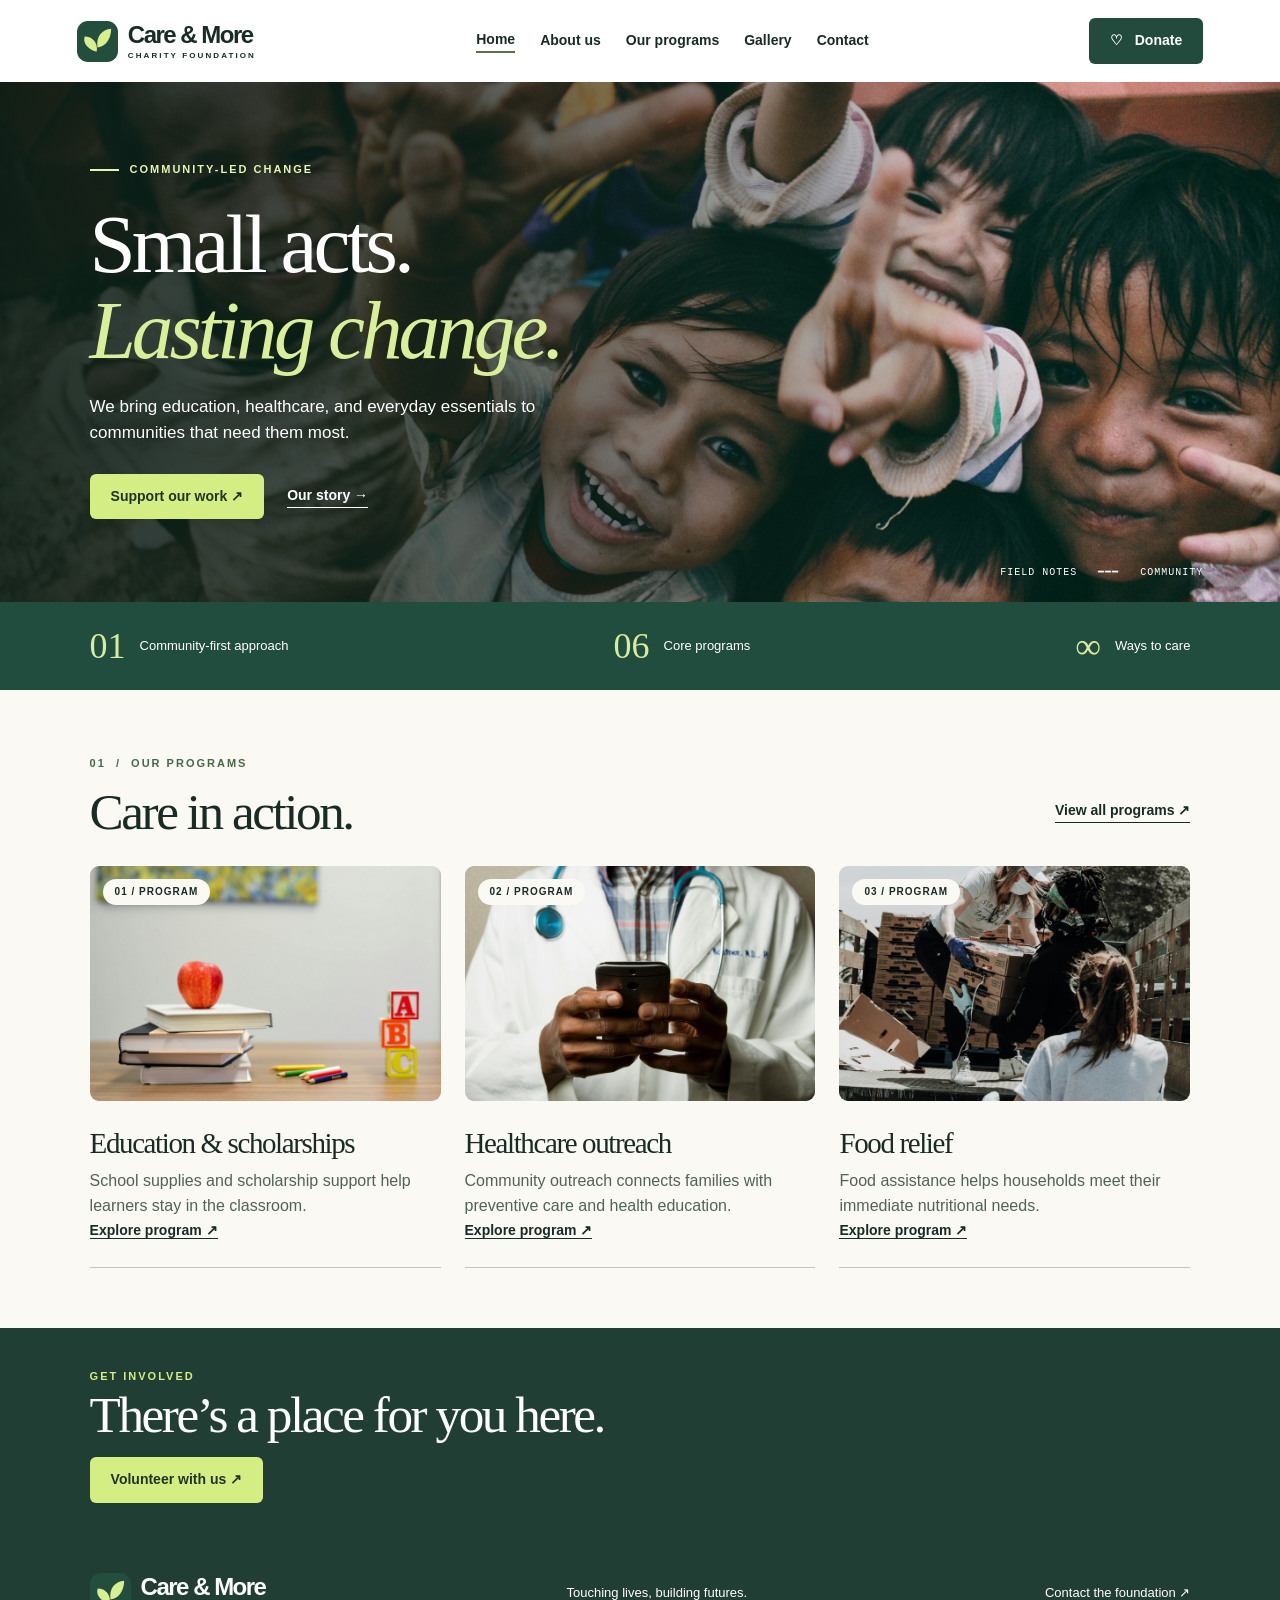
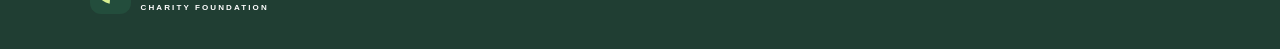
==== index.html @ abaeac08 "Add files via upload" ====
<!doctype html><html lang="en"><head><meta charset="utf-8"><meta name="viewport" content="width=device-width,initial-scale=1"><title>Home | Care &amp; More Charity Foundation</title><link rel="stylesheet" href="style.css"><script defer src="main.js"></script></head><body><a class="skip" href="#main">Skip to content</a><header><a class="brand" href="index.html"><svg class="mark" viewBox="0 0 48 48" aria-hidden="true"><rect width="48" height="48" rx="13" fill="#234d3c"/><g fill="#d7ee91"><path d="M23 36C10 32 7 24 9 18c9 0 16 7 14 18Z"/><path d="M24 31c-2-13 5-21 16-22 0 11-6 21-16 22Z"/></g></svg><span>Care &amp; More<small>CHARITY FOUNDATION</small></span></a><button aria-expanded="false" aria-controls="navigation" class="menu">Menu</button><nav id="navigation"><a aria-current=page href="index.html">Home</a><a  href="about.html">About us</a><a  href="services.html">Our programs</a><a  href="gallery.html">Gallery</a><a  href="contact.html">Contact</a></nav><a class="btn dark" href="donate.html">♡ &nbsp; Donate</a></header><main id="main"><section class="hero"><span class="ey">Community-led change</span><h1>Small acts.<br><em>Lasting change.</em></h1><p>We bring education, healthcare, and everyday essentials to communities that need them most.</p><div class="actions"><a class="btn" href="donate.html">Support our work ↗</a><a class="textlink" href="about.html">Our story →</a></div><span class="caption">FIELD NOTES &nbsp; ━━━ &nbsp; COMMUNITY</span></section><section class="strip"><div><strong>01</strong><span>Community-first approach</span></div><div><strong>06</strong><span>Core programs</span></div><div><strong>∞</strong><span>Ways to care</span></div></section><section class="section"><span class="ey">01 &nbsp;/&nbsp; Our programs</span><div class="row"><h2>Care in action.</h2><a class="textlink" href="services.html">View all programs ↗</a></div><div class="grid"><article class="card"><div class="pic"><img src="img/school.jpg" alt="Classroom learning"><span class="tag">01 / PROGRAM</span></div><h3>Education & scholarships</h3><p>School supplies and scholarship support help learners stay in the classroom.</p><a class="textlink" href="services.html#p0">Explore program ↗</a></article><article class="card"><div class="pic"><img src="img/health.jpg" alt="A healthcare consultation"><span class="tag">02 / PROGRAM</span></div><h3>Healthcare outreach</h3><p>Community outreach connects families with preventive care and health education.</p><a class="textlink" href="services.html#p1">Explore program ↗</a></article><article class="card"><div class="pic"><img src="img/food.jpg" alt="Food assistance supplies"><span class="tag">03 / PROGRAM</span></div><h3>Food relief</h3><p>Food assistance helps households meet their immediate nutritional needs.</p><a class="textlink" href="services.html#p2">Explore program ↗</a></article></div></section><section class="band"><span class="ey" style="color:#d5ee83">Get involved</span><h2>There’s a place for you here.</h2><a class="btn" href="contact.html?topic=Volunteering">Volunteer with us ↗</a></section></main><footer><a class="brand" href="index.html"><svg class="mark" viewBox="0 0 48 48" aria-hidden="true"><rect width="48" height="48" rx="13" fill="#234d3c"/><g fill="#d7ee91"><path d="M23 36C10 32 7 24 9 18c9 0 16 7 14 18Z"/><path d="M24 31c-2-13 5-21 16-22 0 11-6 21-16 22Z"/></g></svg><span>Care &amp; More<small>CHARITY FOUNDATION</small></span></a><span>Touching lives, building futures.</span><a href="contact.html">Contact the foundation ↗</a></footer></body></html>
---- style.css ----
*{box-sizing:border-box}body{margin:0;color:#182b25;background:#faf9f3;font:16px/1.55 Arial,Helvetica,sans-serif}a{color:inherit;text-decoration:none}a:hover{text-decoration:underline;text-underline-offset:4px}header,footer,.row,.brand,nav,.actions,.strip,.caption{display:flex;align-items:center}header{height:82px;justify-content:space-between;background:white;padding:0 6%;gap:20px}.brand{gap:10px;line-height:1;font-size:24px;font-weight:800;letter-spacing:-1.5px}.brand small{display:block;font-size:8px;letter-spacing:2.1px;margin-top:5px}.mark{width:41px;height:41px}nav{gap:25px;font-size:14px;font-weight:600}nav a[aria-current]{border-bottom:2px solid #577446}.btn,button{display:inline-flex;align-items:center;justify-content:center;gap:14px;border:0;background:#d5ee83;color:#203326;border-radius:6px;padding:13px 21px;font:700 14px/1.4 Arial;cursor:pointer}.dark{background:#234b3d;color:white}.hero{position:relative;isolation:isolate;background:#24372c;color:white;padding:74px 7% 80px;min-height:520px}.hero:before{content:'';position:absolute;inset:0;background:linear-gradient(90deg,rgba(11,29,21,.9),rgba(12,27,21,.64) 40%,rgba(9,20,16,.06) 82%),url(img/hero.jpg) center 43%/cover;z-index:-1}.ey{font-size:11px;letter-spacing:2px;text-transform:uppercase;font-weight:800;color:#476948}.hero .ey{color:#e4f5b4}.hero .ey:before,.intro .ey:before{content:'';display:inline-block;width:29px;height:2px;background:currentColor;vertical-align:middle;margin-right:11px}h1,h2,h3,p{margin:0}h1,h2,h3{line-height:1.04;letter-spacing:-.048em}h1,h2{font-family:Georgia,serif;font-weight:400}h1{font-size:clamp(50px,6.5vw,96px);margin:20px 0}em{color:#daef9a}.hero p,.intro p{max-width:490px;font-size:17px}.actions{gap:23px;margin-top:27px}.textlink{font-size:14px;font-weight:700;border-bottom:1px solid currentColor}.caption{position:absolute;bottom:24px;right:6%;gap:10px;font:10px monospace;letter-spacing:1px}.strip{background:#204d3e;color:white;justify-content:space-between;padding:23px 7%;gap:20px}.strip>div{display:flex;align-items:center;gap:14px}.strip strong{font:36px Georgia;color:#d8eb9e}.strip span{font-size:13px}.section,.intro{padding:60px 7%}.intro{background:#e8eddb}.intro h1{font-size:clamp(42px,5vw,72px)}.row{justify-content:space-between;gap:20px;margin:10px 0 28px}h2{font-size:clamp(36px,4vw,57px)}.grid{display:grid;grid-template-columns:repeat(3,1fr);gap:24px}.card{border-bottom:1px solid #bfc9b7;padding:0 0 24px}.pic{position:relative;margin-bottom:18px}.pic img,.feature{width:100%;height:235px;object-fit:cover;border-radius:9px}.tag{position:absolute;top:13px;left:13px;background:#faf9f3;border-radius:20px;padding:5px 12px;font-size:10px;font-weight:bold;letter-spacing:1px}.card h3{font:normal 29px Georgia;margin:9px 0}.card p{color:#516259}.split{display:grid;grid-template-columns:1fr 1fr;gap:45px}.feature{height:100%;min-height:270px}.form{display:grid;gap:15px;max-width:640px}label{font-weight:700;font-size:14px}input,select,textarea{display:block;width:100%;padding:12px;border:1px solid #a6b5aa;background:white;border-radius:5px;font:inherit;margin-top:4px}.band,footer{padding:35px 7%;background:#203e33;color:white}footer{justify-content:space-between;gap:20px;flex-wrap:wrap;font-size:13px}.menu{display:none}details{border-bottom:1px solid #bdcbbd;padding:18px 0}summary{cursor:pointer;font-weight:bold}.skip{position:absolute;left:-200px}.skip:focus{left:0;z-index:10;background:white}.band h2{margin-bottom:16px}@media(max-width:850px){header{padding:0 5%;height:70px}.menu{display:block;margin-left:auto}nav{display:none;position:absolute;top:70px;left:0;right:0;z-index:5;background:white;padding:24px;flex-direction:column}nav.open{display:flex}.grid{grid-template-columns:1fr 1fr}.strip{flex-wrap:wrap}.hero{min-height:475px}.split{grid-template-columns:1fr}}@media(max-width:580px){.grid{grid-template-columns:1fr}.hero:before{background-position:60% center}.hero{padding:65px 6%}.hero p{font-size:16px}.strip{padding:15px 6%;gap:7px}.strip>div{display:block}.strip strong,.strip span{display:block}.strip strong{font-size:25px}.strip span{font-size:11px}.row{align-items:start;flex-direction:column}.section,.intro{padding:40px 6%}.brand{font-size:19px}.mark{width:34px}.menu,header .btn{padding:10px}.caption{font-size:8px}}
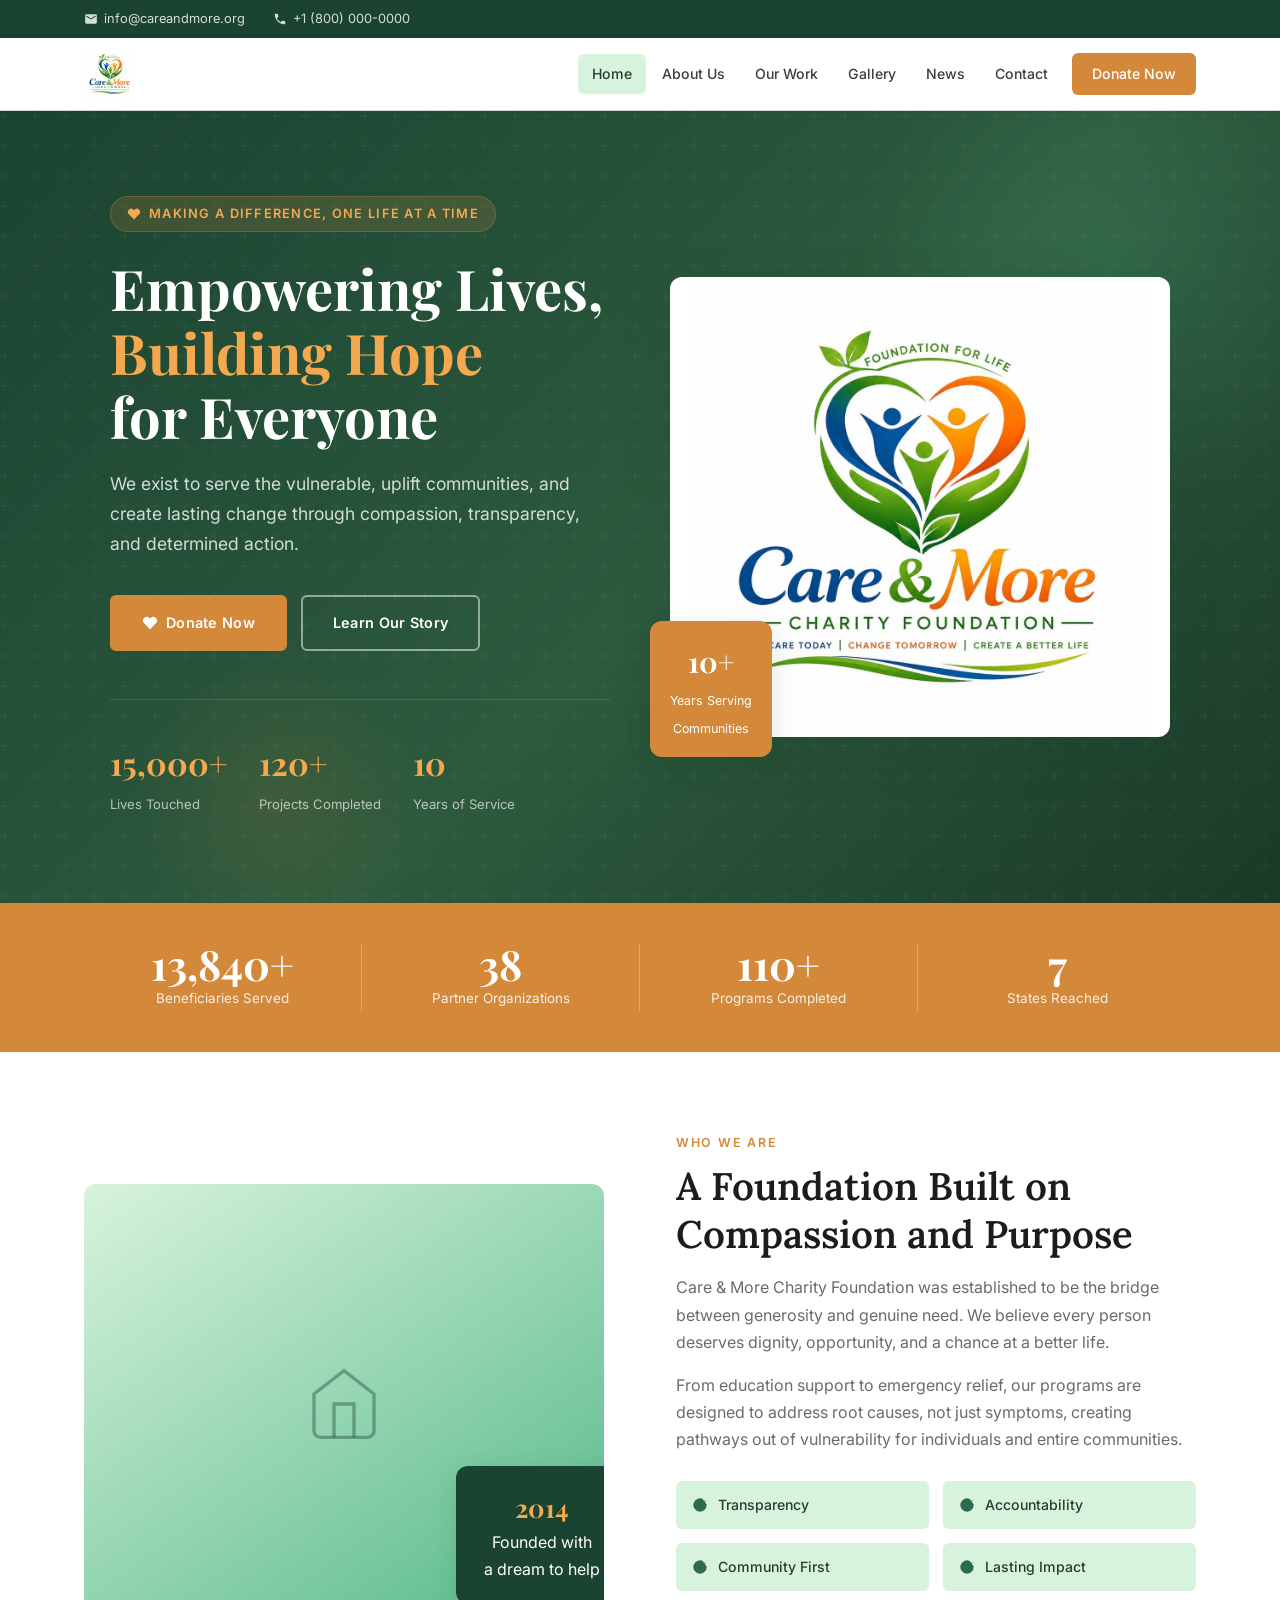
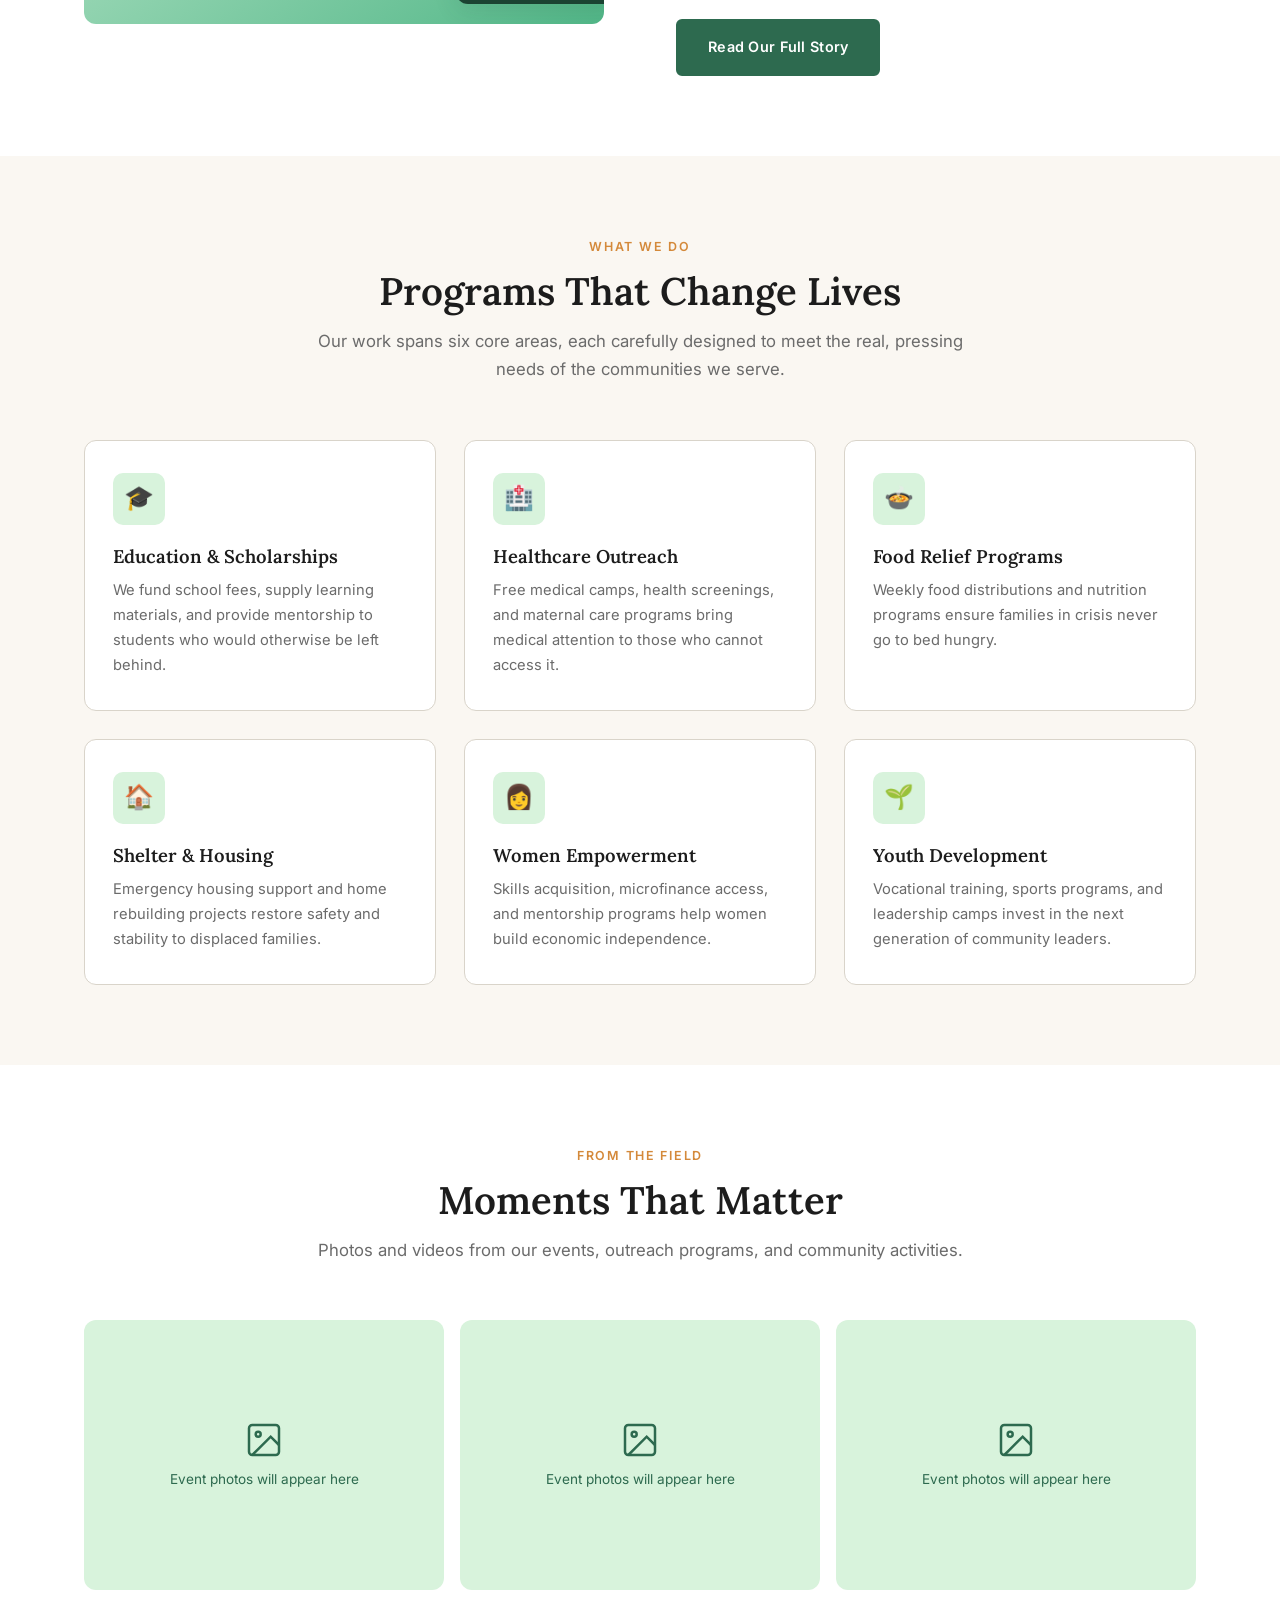
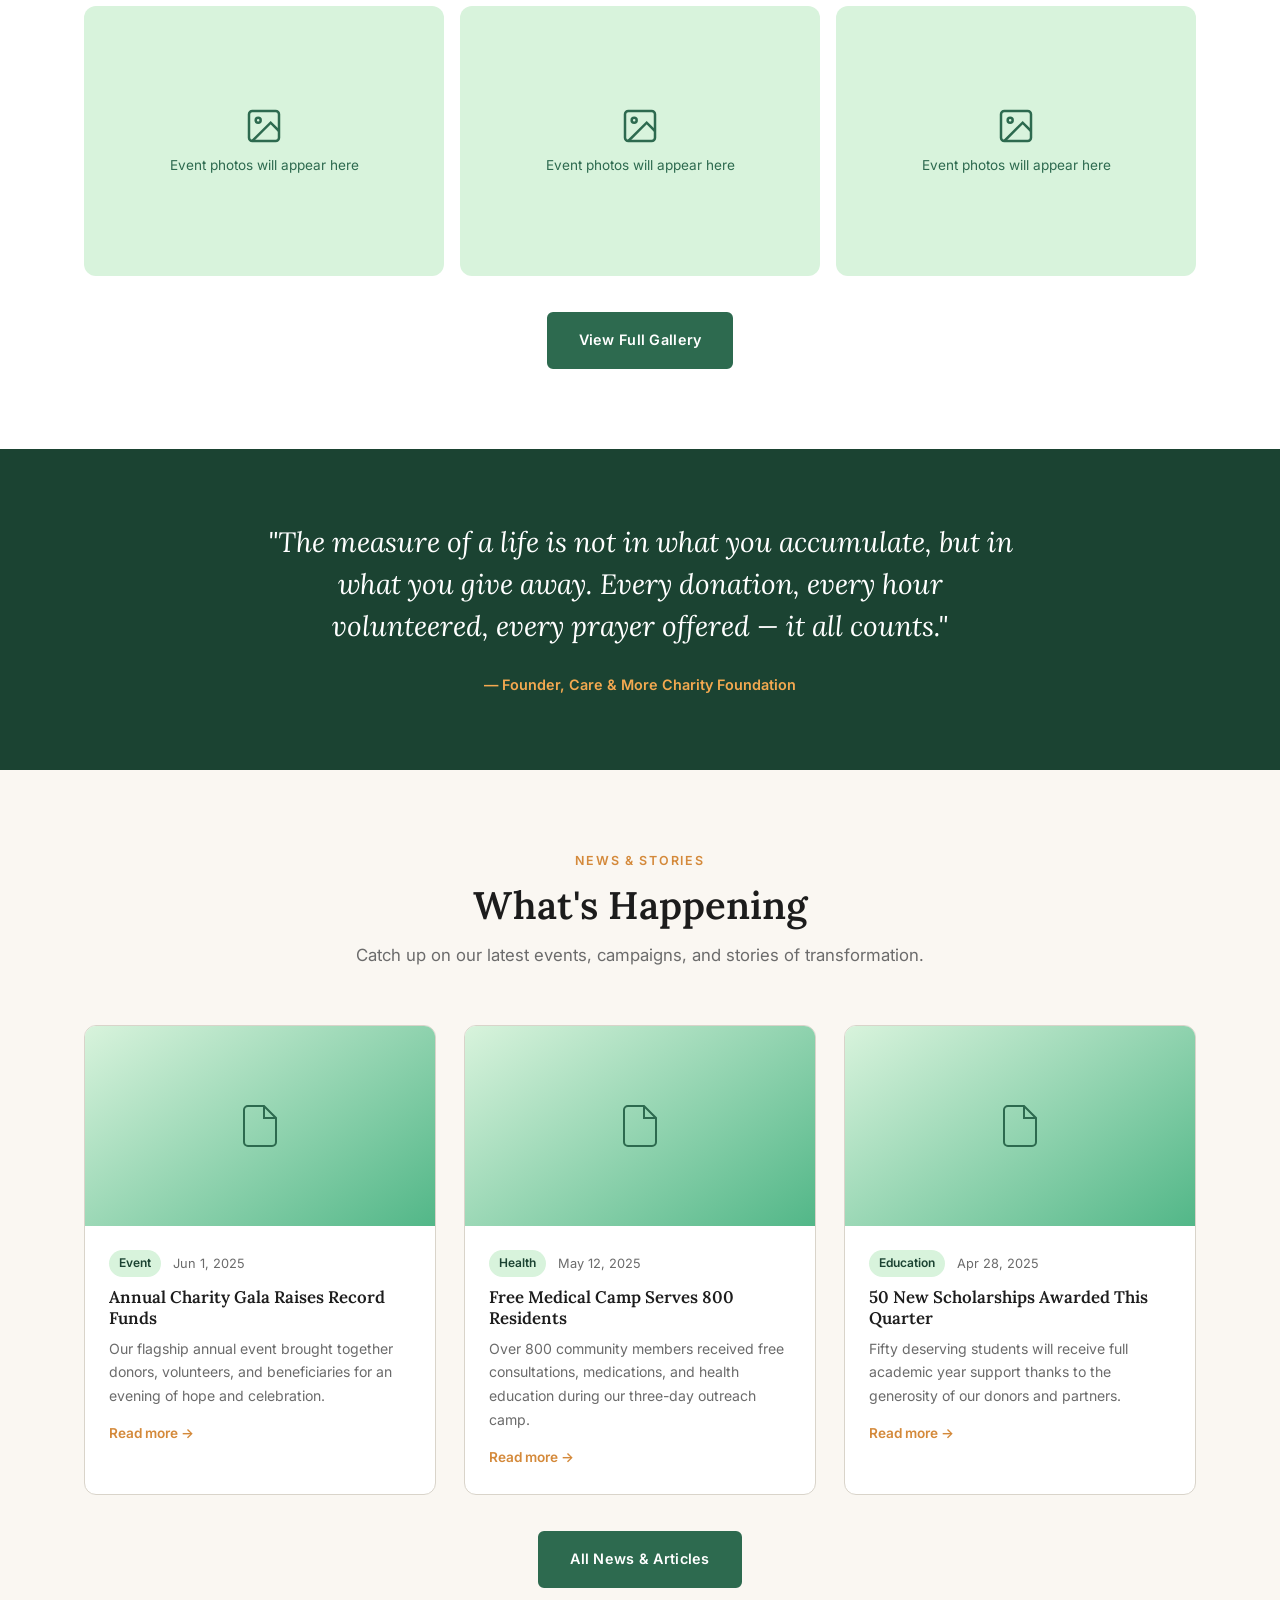
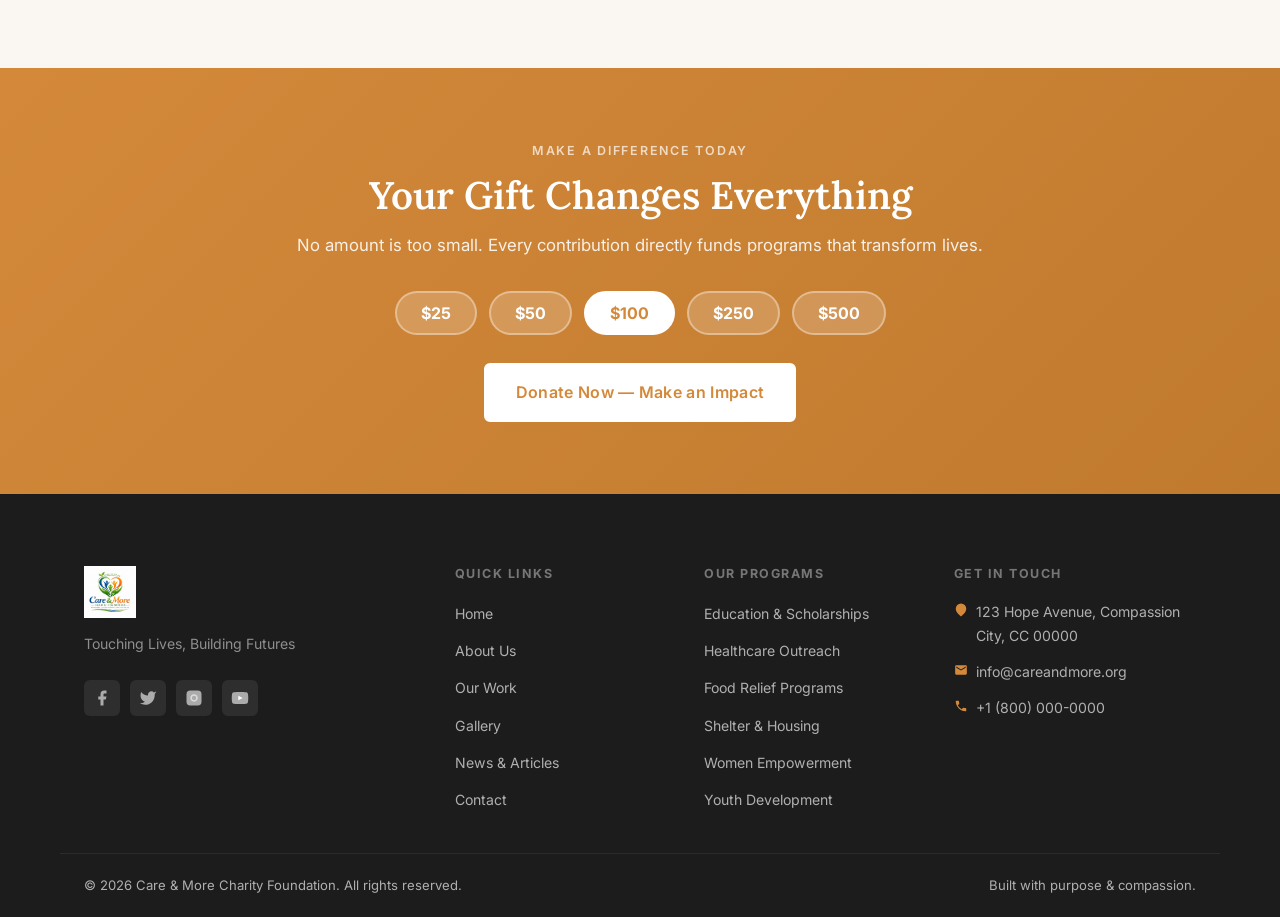
==== commit 4adae285: "Add files via upload" ====
--- a/index.html
+++ b/index.html
@@ -1 +1,406 @@
-<!doctype html><html lang="en"><head><meta charset="utf-8"><meta name="viewport" content="width=device-width,initial-scale=1"><title>Home | Care &amp; More Charity Foundation</title><link rel="stylesheet" href="style.css"><script defer src="main.js"></script></head><body><a class="skip" href="#main">Skip to content</a><header><a class="brand" href="index.html"><svg class="mark" viewBox="0 0 48 48" aria-hidden="true"><rect width="48" height="48" rx="13" fill="#234d3c"/><g fill="#d7ee91"><path d="M23 36C10 32 7 24 9 18c9 0 16 7 14 18Z"/><path d="M24 31c-2-13 5-21 16-22 0 11-6 21-16 22Z"/></g></svg><span>Care &amp; More<small>CHARITY FOUNDATION</small></span></a><button aria-expanded="false" aria-controls="navigation" class="menu">Menu</button><nav id="navigation"><a aria-current=page href="index.html">Home</a><a  href="about.html">About us</a><a  href="services.html">Our programs</a><a  href="gallery.html">Gallery</a><a  href="contact.html">Contact</a></nav><a class="btn dark" href="donate.html">♡ &nbsp; Donate</a></header><main id="main"><section class="hero"><span class="ey">Community-led change</span><h1>Small acts.<br><em>Lasting change.</em></h1><p>We bring education, healthcare, and everyday essentials to communities that need them most.</p><div class="actions"><a class="btn" href="donate.html">Support our work ↗</a><a class="textlink" href="about.html">Our story →</a></div><span class="caption">FIELD NOTES &nbsp; ━━━ &nbsp; COMMUNITY</span></section><section class="strip"><div><strong>01</strong><span>Community-first approach</span></div><div><strong>06</strong><span>Core programs</span></div><div><strong>∞</strong><span>Ways to care</span></div></section><section class="section"><span class="ey">01 &nbsp;/&nbsp; Our programs</span><div class="row"><h2>Care in action.</h2><a class="textlink" href="services.html">View all programs ↗</a></div><div class="grid"><article class="card"><div class="pic"><img src="img/school.jpg" alt="Classroom learning"><span class="tag">01 / PROGRAM</span></div><h3>Education & scholarships</h3><p>School supplies and scholarship support help learners stay in the classroom.</p><a class="textlink" href="services.html#p0">Explore program ↗</a></article><article class="card"><div class="pic"><img src="img/health.jpg" alt="A healthcare consultation"><span class="tag">02 / PROGRAM</span></div><h3>Healthcare outreach</h3><p>Community outreach connects families with preventive care and health education.</p><a class="textlink" href="services.html#p1">Explore program ↗</a></article><article class="card"><div class="pic"><img src="img/food.jpg" alt="Food assistance supplies"><span class="tag">03 / PROGRAM</span></div><h3>Food relief</h3><p>Food assistance helps households meet their immediate nutritional needs.</p><a class="textlink" href="services.html#p2">Explore program ↗</a></article></div></section><section class="band"><span class="ey" style="color:#d5ee83">Get involved</span><h2>There’s a place for you here.</h2><a class="btn" href="contact.html?topic=Volunteering">Volunteer with us ↗</a></section></main><footer><a class="brand" href="index.html"><svg class="mark" viewBox="0 0 48 48" aria-hidden="true"><rect width="48" height="48" rx="13" fill="#234d3c"/><g fill="#d7ee91"><path d="M23 36C10 32 7 24 9 18c9 0 16 7 14 18Z"/><path d="M24 31c-2-13 5-21 16-22 0 11-6 21-16 22Z"/></g></svg><span>Care &amp; More<small>CHARITY FOUNDATION</small></span></a><span>Touching lives, building futures.</span><a href="contact.html">Contact the foundation ↗</a></footer></body></html>+<!DOCTYPE html>
+<html lang="en">
+<head>
+    <meta charset="UTF-8">
+    <meta name="viewport" content="width=device-width, initial-scale=1.0">
+    <title>Home — Care & More Charity Foundation</title>
+    <meta name="description" content="Care &amp; More Charity Foundation — Touching Lives, Building Futures">
+    <link rel="preconnect" href="https://fonts.googleapis.com">
+    <link href="https://fonts.googleapis.com/css2?family=Lora:ital,wght@0,400;0,600;1,400&family=Inter:wght@400;500;600&family=Playfair+Display:wght@700&display=swap" rel="stylesheet">
+    <link rel="stylesheet" href="assets/css/main.css">
+</head>
+<body class="page-index">
+
+<!-- Top bar -->
+<div class="topbar">
+    <div class="topbar-inner">
+        <span><svg width="14" height="14" fill="currentColor" viewBox="0 0 24 24"><path d="M20 4H4c-1.1 0-2 .9-2 2v12c0 1.1.9 2 2 2h16c1.1 0 2-.9 2-2V6c0-1.1-.9-2-2-2zm0 4l-8 5-8-5V6l8 5 8-5v2z"/></svg> info@careandmore.org</span>
+        <span><svg width="14" height="14" fill="currentColor" viewBox="0 0 24 24"><path d="M6.6 10.8c1.4 2.8 3.8 5.1 6.6 6.6l2.2-2.2c.3-.3.7-.4 1-.2 1.1.4 2.3.6 3.6.6.6 0 1 .4 1 1V20c0 .6-.4 1-1 1-9.4 0-17-7.6-17-17 0-.6.4-1 1-1h3.5c.6 0 1 .4 1 1 0 1.3.2 2.5.6 3.6.1.3 0 .7-.2 1L6.6 10.8z"/></svg> +1 (800) 000-0000</span>
+    </div>
+</div>
+
+<!-- Main nav -->
+<header class="site-header">
+    <div class="header-inner">
+        <a href="index.html" class="logo-link">
+            <img src="assets/images/logo.png" alt="Care & More Charity Foundation Logo" class="site-logo-img">        </a>
+        <button class="nav-toggle" aria-label="Open menu" onclick="document.body.classList.toggle('nav-open')">
+            <span></span><span></span><span></span>
+        </button>
+        <nav class="main-nav" role="navigation">
+            <a href="index.html"            class="active">Home</a>
+            <a href="about.html"      class="">About Us</a>
+            <a href="services.html"   class="">Our Work</a>
+            <a href="gallery.html"    class="">Gallery</a>
+            <a href="news.html"       class="">News</a>
+            <a href="contact.html"    class="">Contact</a>
+            <a href="donate.html"     class="nav-donate">Donate Now</a>
+        </nav>
+    </div>
+</header>
+
+<!-- HERO -->
+<section class="hero">
+    <div class="hero-blob"></div>
+    <div class="hero-blob-2"></div>
+    <div class="hero-inner">
+        <div class="hero-content">
+            <span class="eyebrow">
+                <svg width="14" height="14" fill="currentColor" viewBox="0 0 24 24"><path d="M20.84 4.61a5.5 5.5 0 0 0-7.78 0L12 5.67l-1.06-1.06a5.5 5.5 0 0 0-7.78 7.78l1.06 1.06L12 21.23l7.78-7.78 1.06-1.06a5.5 5.5 0 0 0 0-7.78z"/></svg>
+                Making a difference, one life at a time
+            </span>
+            <h1 class="display-headline">
+                Empowering Lives,<br><em>Building Hope</em><br>for Everyone
+            </h1>
+            <p>We exist to serve the vulnerable, uplift communities, and create lasting change through compassion, transparency, and determined action.</p>
+            <div class="hero-actions">
+                <a href="donate.html" class="btn btn-primary">
+                    <svg width="16" height="16" fill="currentColor" viewBox="0 0 24 24"><path d="M20.84 4.61a5.5 5.5 0 0 0-7.78 0L12 5.67l-1.06-1.06a5.5 5.5 0 0 0-7.78 7.78l1.06 1.06L12 21.23l7.78-7.78 1.06-1.06a5.5 5.5 0 0 0 0-7.78z"/></svg>
+                    Donate Now
+                </a>
+                <a href="about.html" class="btn btn-outline">Learn Our Story</a>
+            </div>
+            <div class="hero-stats">
+                <div>
+                    <span class="hero-stat-num" data-count="15000" data-suffix="+">0</span>
+                    <span class="hero-stat-label">Lives Touched</span>
+                </div>
+                <div>
+                    <span class="hero-stat-num" data-count="120" data-suffix="+">0</span>
+                    <span class="hero-stat-label">Projects Completed</span>
+                </div>
+                <div>
+                    <span class="hero-stat-num" data-count="10" data-suffix="">0</span>
+                    <span class="hero-stat-label">Years of Service</span>
+                </div>
+            </div>
+        </div>
+        <div class="hero-visual">
+            <div class="hero-img-wrap">
+                <div class="hero-img-placeholder" style="background:white"><img src="assets/images/logo.png" alt="Care &amp; More Charity Foundation — Foundation for Life" style="width:100%;height:100%;object-fit:contain"></div>
+            </div>
+            <div class="hero-badge">
+                <strong>10+</strong>
+                <span>Years Serving<br>Communities</span>
+            </div>
+        </div>
+    </div>
+</section>
+
+<!-- IMPACT STRIP -->
+<div class="impact-strip">
+    <div class="impact-strip-inner">
+        <div class="impact-item">
+            <span class="impact-num" data-count="15000" data-suffix="+">0</span>
+            <span class="impact-label">Beneficiaries Served</span>
+        </div>
+        <div class="impact-item">
+            <span class="impact-num" data-count="42" data-suffix="">0</span>
+            <span class="impact-label">Partner Organizations</span>
+        </div>
+        <div class="impact-item">
+            <span class="impact-num" data-count="120" data-suffix="+">0</span>
+            <span class="impact-label">Programs Completed</span>
+        </div>
+        <div class="impact-item">
+            <span class="impact-num" data-count="8" data-suffix="">0</span>
+            <span class="impact-label">States Reached</span>
+        </div>
+    </div>
+</div>
+
+<!-- ABOUT SNIPPET -->
+<section class="section">
+    <div class="container">
+        <div class="about-grid">
+            <div class="about-img-wrap">
+                <div class="about-img-placeholder">
+                    <svg width="80" height="80" fill="none" stroke="currentColor" stroke-width="1" viewBox="0 0 24 24"><path d="M3 9l9-7 9 7v11a2 2 0 0 1-2 2H5a2 2 0 0 1-2-2z"/><polyline points="9 22 9 12 15 12 15 22"/></svg>
+                </div>
+                <div class="about-accent">
+                    <strong>2014</strong>
+                    <span>Founded with<br>a dream to help</span>
+                </div>
+            </div>
+            <div class="about-content">
+                <span class="section-eyebrow">Who We Are</span>
+                <h2>A Foundation Built on Compassion and Purpose</h2>
+                <p>Care &amp; More Charity Foundation was established to be the bridge between generosity and genuine need. We believe every person deserves dignity, opportunity, and a chance at a better life.</p>
+                <p>From education support to emergency relief, our programs are designed to address root causes, not just symptoms, creating pathways out of vulnerability for individuals and entire communities.</p>
+                <div class="about-values">
+                    <div class="value-pill">
+                        <svg width="16" height="16" fill="currentColor" viewBox="0 0 24 24"><path d="M22 11.08V12a10 10 0 1 1-5.93-9.14"/><polyline points="22 4 12 14.01 9 11.01"/></svg>
+                        Transparency
+                    </div>
+                    <div class="value-pill">
+                        <svg width="16" height="16" fill="currentColor" viewBox="0 0 24 24"><path d="M22 11.08V12a10 10 0 1 1-5.93-9.14"/><polyline points="22 4 12 14.01 9 11.01"/></svg>
+                        Accountability
+                    </div>
+                    <div class="value-pill">
+                        <svg width="16" height="16" fill="currentColor" viewBox="0 0 24 24"><path d="M22 11.08V12a10 10 0 1 1-5.93-9.14"/><polyline points="22 4 12 14.01 9 11.01"/></svg>
+                        Community First
+                    </div>
+                    <div class="value-pill">
+                        <svg width="16" height="16" fill="currentColor" viewBox="0 0 24 24"><path d="M22 11.08V12a10 10 0 1 1-5.93-9.14"/><polyline points="22 4 12 14.01 9 11.01"/></svg>
+                        Lasting Impact
+                    </div>
+                </div>
+                <a href="about.html" class="btn btn-green">Read Our Full Story</a>
+            </div>
+        </div>
+    </div>
+</section>
+
+<!-- OUR PROGRAMS -->
+<section class="section section-alt">
+    <div class="container">
+        <div class="section-header">
+            <span class="section-eyebrow">What We Do</span>
+            <h2>Programs That Change Lives</h2>
+            <p>Our work spans six core areas, each carefully designed to meet the real, pressing needs of the communities we serve.</p>
+        </div>
+        <div class="services-grid">
+                        <div class="service-card">
+                <div class="service-icon" style="font-size:1.5rem">🎓</div>
+                <h3>Education & Scholarships</h3>
+                <p>We fund school fees, supply learning materials, and provide mentorship to students who would otherwise be left behind.</p>
+            </div>
+                        <div class="service-card">
+                <div class="service-icon" style="font-size:1.5rem">🏥</div>
+                <h3>Healthcare Outreach</h3>
+                <p>Free medical camps, health screenings, and maternal care programs bring medical attention to those who cannot access it.</p>
+            </div>
+                        <div class="service-card">
+                <div class="service-icon" style="font-size:1.5rem">🍲</div>
+                <h3>Food Relief Programs</h3>
+                <p>Weekly food distributions and nutrition programs ensure families in crisis never go to bed hungry.</p>
+            </div>
+                        <div class="service-card">
+                <div class="service-icon" style="font-size:1.5rem">🏠</div>
+                <h3>Shelter & Housing</h3>
+                <p>Emergency housing support and home rebuilding projects restore safety and stability to displaced families.</p>
+            </div>
+                        <div class="service-card">
+                <div class="service-icon" style="font-size:1.5rem">👩</div>
+                <h3>Women Empowerment</h3>
+                <p>Skills acquisition, microfinance access, and mentorship programs help women build economic independence.</p>
+            </div>
+                        <div class="service-card">
+                <div class="service-icon" style="font-size:1.5rem">🌱</div>
+                <h3>Youth Development</h3>
+                <p>Vocational training, sports programs, and leadership camps invest in the next generation of community leaders.</p>
+            </div>
+                    </div>
+    </div>
+</section>
+
+<!-- FEATURED MEDIA / GALLERY PREVIEW -->
+<section class="section">
+    <div class="container">
+        <div class="section-header">
+            <span class="section-eyebrow">From the Field</span>
+            <h2>Moments That Matter</h2>
+            <p>Photos and videos from our events, outreach programs, and community activities.</p>
+        </div>
+        <div class="gallery-grid">
+                                            <div class="gallery-item">
+                    <div class="gallery-placeholder">
+                        <svg width="40" height="40" fill="none" stroke="currentColor" stroke-width="1.5" viewBox="0 0 24 24"><rect x="3" y="3" width="18" height="18" rx="2"/><circle cx="8.5" cy="8.5" r="1.5"/><polyline points="21 15 16 10 5 21"/></svg>
+                        <span>Event photos will appear here</span>
+                    </div>
+                </div>
+                                <div class="gallery-item">
+                    <div class="gallery-placeholder">
+                        <svg width="40" height="40" fill="none" stroke="currentColor" stroke-width="1.5" viewBox="0 0 24 24"><rect x="3" y="3" width="18" height="18" rx="2"/><circle cx="8.5" cy="8.5" r="1.5"/><polyline points="21 15 16 10 5 21"/></svg>
+                        <span>Event photos will appear here</span>
+                    </div>
+                </div>
+                                <div class="gallery-item">
+                    <div class="gallery-placeholder">
+                        <svg width="40" height="40" fill="none" stroke="currentColor" stroke-width="1.5" viewBox="0 0 24 24"><rect x="3" y="3" width="18" height="18" rx="2"/><circle cx="8.5" cy="8.5" r="1.5"/><polyline points="21 15 16 10 5 21"/></svg>
+                        <span>Event photos will appear here</span>
+                    </div>
+                </div>
+                                <div class="gallery-item">
+                    <div class="gallery-placeholder">
+                        <svg width="40" height="40" fill="none" stroke="currentColor" stroke-width="1.5" viewBox="0 0 24 24"><rect x="3" y="3" width="18" height="18" rx="2"/><circle cx="8.5" cy="8.5" r="1.5"/><polyline points="21 15 16 10 5 21"/></svg>
+                        <span>Event photos will appear here</span>
+                    </div>
+                </div>
+                                <div class="gallery-item">
+                    <div class="gallery-placeholder">
+                        <svg width="40" height="40" fill="none" stroke="currentColor" stroke-width="1.5" viewBox="0 0 24 24"><rect x="3" y="3" width="18" height="18" rx="2"/><circle cx="8.5" cy="8.5" r="1.5"/><polyline points="21 15 16 10 5 21"/></svg>
+                        <span>Event photos will appear here</span>
+                    </div>
+                </div>
+                                <div class="gallery-item">
+                    <div class="gallery-placeholder">
+                        <svg width="40" height="40" fill="none" stroke="currentColor" stroke-width="1.5" viewBox="0 0 24 24"><rect x="3" y="3" width="18" height="18" rx="2"/><circle cx="8.5" cy="8.5" r="1.5"/><polyline points="21 15 16 10 5 21"/></svg>
+                        <span>Event photos will appear here</span>
+                    </div>
+                </div>
+                                    </div>
+        <div style="text-align:center;margin-top:36px">
+            <a href="gallery.html" class="btn btn-green">View Full Gallery</a>
+        </div>
+    </div>
+</section>
+
+<!-- QUOTE STRIP -->
+<section class="quote-section">
+    <div class="container">
+        <blockquote>
+            <p>"The measure of a life is not in what you accumulate, but in what you give away. Every donation, every hour volunteered, every prayer offered — it all counts."</p>
+            <cite>— Founder, Care &amp; More Charity Foundation</cite>
+        </blockquote>
+    </div>
+</section>
+
+<!-- LATEST NEWS -->
+<section class="section section-alt">
+    <div class="container">
+        <div class="section-header">
+            <span class="section-eyebrow">News & Stories</span>
+            <h2>What's Happening</h2>
+            <p>Catch up on our latest events, campaigns, and stories of transformation.</p>
+        </div>
+        <div class="news-grid">
+                                            <div class="news-card">
+                    <div class="news-card-img">
+                        <svg width="48" height="48" fill="none" stroke="currentColor" stroke-width="1" viewBox="0 0 24 24"><path d="M14 2H6a2 2 0 0 0-2 2v16a2 2 0 0 0 2 2h12a2 2 0 0 0 2-2V8z"/><polyline points="14 2 14 8 20 8"/></svg>
+                    </div>
+                    <div class="news-card-body">
+                        <div class="news-card-meta">
+                            <span class="news-tag">Event</span>
+                            <span>Jun 1, 2025</span>
+                        </div>
+                        <h3>Annual Charity Gala Raises Record Funds</h3>
+                        <p>Our flagship annual event brought together donors, volunteers, and beneficiaries for an evening of hope and celebration.</p>
+                        <a href="news.html" class="read-more">Read more →</a>
+                    </div>
+                </div>
+                                <div class="news-card">
+                    <div class="news-card-img">
+                        <svg width="48" height="48" fill="none" stroke="currentColor" stroke-width="1" viewBox="0 0 24 24"><path d="M14 2H6a2 2 0 0 0-2 2v16a2 2 0 0 0 2 2h12a2 2 0 0 0 2-2V8z"/><polyline points="14 2 14 8 20 8"/></svg>
+                    </div>
+                    <div class="news-card-body">
+                        <div class="news-card-meta">
+                            <span class="news-tag">Health</span>
+                            <span>May 12, 2025</span>
+                        </div>
+                        <h3>Free Medical Camp Serves 800 Residents</h3>
+                        <p>Over 800 community members received free consultations, medications, and health education during our three-day outreach camp.</p>
+                        <a href="news.html" class="read-more">Read more →</a>
+                    </div>
+                </div>
+                                <div class="news-card">
+                    <div class="news-card-img">
+                        <svg width="48" height="48" fill="none" stroke="currentColor" stroke-width="1" viewBox="0 0 24 24"><path d="M14 2H6a2 2 0 0 0-2 2v16a2 2 0 0 0 2 2h12a2 2 0 0 0 2-2V8z"/><polyline points="14 2 14 8 20 8"/></svg>
+                    </div>
+                    <div class="news-card-body">
+                        <div class="news-card-meta">
+                            <span class="news-tag">Education</span>
+                            <span>Apr 28, 2025</span>
+                        </div>
+                        <h3>50 New Scholarships Awarded This Quarter</h3>
+                        <p>Fifty deserving students will receive full academic year support thanks to the generosity of our donors and partners.</p>
+                        <a href="news.html" class="read-more">Read more →</a>
+                    </div>
+                </div>
+                                    </div>
+        <div style="text-align:center;margin-top:36px">
+            <a href="news.html" class="btn btn-green">All News &amp; Articles</a>
+        </div>
+    </div>
+</section>
+
+<!-- DONATE CTA -->
+<section class="donate-cta">
+    <div class="container">
+        <span class="section-eyebrow" style="color:rgba(255,255,255,0.7)">Make a Difference Today</span>
+        <h2>Your Gift Changes Everything</h2>
+        <p>No amount is too small. Every contribution directly funds programs that transform lives.</p>
+        <div class="donate-amounts">
+            <button class="donate-pill" data-amount="25">$25</button>
+            <button class="donate-pill" data-amount="50">$50</button>
+            <button class="donate-pill selected" data-amount="100">$100</button>
+            <button class="donate-pill" data-amount="250">$250</button>
+            <button class="donate-pill" data-amount="500">$500</button>
+        </div>
+        <a href="donate.html" class="btn" style="background:var(--white);color:var(--amber);border-color:var(--white);font-size:1rem">
+            Donate Now — Make an Impact
+        </a>
+    </div>
+</section>
+
+<!-- Lightbox -->
+<div id="lightbox" class="lightbox">
+    <button class="lightbox-close" aria-label="Close">&times;</button>
+    <img src="" alt="Gallery image">
+</div>
+
+<footer class="site-footer">
+    <div class="footer-grid">
+        <div class="footer-brand">
+            <a href="index.html" class="logo-link footer-logo">
+                <img src="assets/images/logo.png" alt="Care & More Charity Foundation Logo" class="site-logo-img">            </a>
+            <p>Touching Lives, Building Futures</p>
+            <div class="social-links">
+                <a href="#" aria-label="Facebook" class="social-btn">
+                    <svg width="18" height="18" fill="currentColor" viewBox="0 0 24 24"><path d="M18 2h-3a5 5 0 0 0-5 5v3H7v4h3v8h4v-8h3l1-4h-4V7a1 1 0 0 1 1-1h3z"/></svg>
+                </a>
+                <a href="#" aria-label="Twitter" class="social-btn">
+                    <svg width="18" height="18" fill="currentColor" viewBox="0 0 24 24"><path d="M23 3a10.9 10.9 0 0 1-3.14 1.53 4.48 4.48 0 0 0-7.86 3v1A10.66 10.66 0 0 1 3 4s-4 9 5 13a11.64 11.64 0 0 1-7 2c9 5 20 0 20-11.5a4.5 4.5 0 0 0-.08-.83A7.72 7.72 0 0 0 23 3z"/></svg>
+                </a>
+                <a href="#" aria-label="Instagram" class="social-btn">
+                    <svg width="18" height="18" fill="currentColor" viewBox="0 0 24 24"><rect x="2" y="2" width="20" height="20" rx="5" ry="5"/><path d="M16 11.37A4 4 0 1 1 12.63 8 4 4 0 0 1 16 11.37z" fill="none" stroke="currentColor" stroke-width="2"/><line x1="17.5" y1="6.5" x2="17.51" y2="6.5" stroke="currentColor" stroke-width="2"/></svg>
+                </a>
+                <a href="#" aria-label="YouTube" class="social-btn">
+                    <svg width="18" height="18" fill="currentColor" viewBox="0 0 24 24"><path d="M22.54 6.42a2.78 2.78 0 0 0-1.95-1.96C18.88 4 12 4 12 4s-6.88 0-8.59.46a2.78 2.78 0 0 0-1.95 1.96A29 29 0 0 0 1 12a29 29 0 0 0 .46 5.58A2.78 2.78 0 0 0 3.41 19.6C5.12 20 12 20 12 20s6.88 0 8.59-.4a2.78 2.78 0 0 0 1.95-1.95A29 29 0 0 0 23 12a29 29 0 0 0-.46-5.58z"/><polygon points="9.75 15.02 15.5 12 9.75 8.98 9.75 15.02" fill="white"/></svg>
+                </a>
+            </div>
+        </div>
+
+        <div class="footer-col">
+            <h4>Quick Links</h4>
+            <ul>
+                <li><a href="index.html">Home</a></li>
+                <li><a href="about.html">About Us</a></li>
+                <li><a href="services.html">Our Work</a></li>
+                <li><a href="gallery.html">Gallery</a></li>
+                <li><a href="news.html">News &amp; Articles</a></li>
+                <li><a href="contact.html">Contact</a></li>
+            </ul>
+        </div>
+
+        <div class="footer-col">
+            <h4>Our Programs</h4>
+            <ul>
+                <li><a href="#">Education &amp; Scholarships</a></li>
+                <li><a href="#">Healthcare Outreach</a></li>
+                <li><a href="#">Food Relief Programs</a></li>
+                <li><a href="#">Shelter &amp; Housing</a></li>
+                <li><a href="#">Women Empowerment</a></li>
+                <li><a href="#">Youth Development</a></li>
+            </ul>
+        </div>
+
+        <div class="footer-col">
+            <h4>Get in Touch</h4>
+            <address>
+                <p><svg width="14" height="14" fill="currentColor" viewBox="0 0 24 24"><path d="M21 10c0 7-9 13-9 13s-9-6-9-13a9 9 0 0 1 18 0z"/><circle cx="12" cy="10" r="3"/></svg> 123 Hope Avenue, Compassion City, CC 00000</p>
+                <p><svg width="14" height="14" fill="currentColor" viewBox="0 0 24 24"><path d="M20 4H4c-1.1 0-2 .9-2 2v12c0 1.1.9 2 2 2h16c1.1 0 2-.9 2-2V6c0-1.1-.9-2-2-2zm0 4l-8 5-8-5V6l8 5 8-5v2z"/></svg> info@careandmore.org</p>
+                <p><svg width="14" height="14" fill="currentColor" viewBox="0 0 24 24"><path d="M6.6 10.8c1.4 2.8 3.8 5.1 6.6 6.6l2.2-2.2c.3-.3.7-.4 1-.2 1.1.4 2.3.6 3.6.6.6 0 1 .4 1 1V20c0 .6-.4 1-1 1-9.4 0-17-7.6-17-17 0-.6.4-1 1-1h3.5c.6 0 1 .4 1 1 0 1.3.2 2.5.6 3.6.1.3 0 .7-.2 1L6.6 10.8z"/></svg> +1 (800) 000-0000</p>
+            </address>
+        </div>
+    </div>
+
+    <div class="footer-bottom">
+        <p>&copy; 2026 Care & More Charity Foundation. All rights reserved.</p>
+        <p>Built with purpose &amp; compassion.</p>
+    </div>
+</footer>
+
+<script src="assets/js/main.js"></script>
+</body>
+</html>
--- a/assets/css/main.css
+++ b/assets/css/main.css
@@ -0,0 +1,1020 @@
+/* ============================================================
+   Care & More Charity Foundation — Main Stylesheet
+   Palette: Deep forest green + warm amber gold + ivory cream
+   Typography: Playfair Display (hero) · Lora (headings) · Inter (body)
+   ============================================================ */
+
+/* ── Tokens ─────────────────────────────────────────────── */
+:root {
+    --green-deep:   #1B4332;
+    --green-mid:    #2D6A4F;
+    --green-light:  #52B788;
+    --green-pale:   #D8F3DC;
+    --amber:        #D4893A;
+    --amber-light:  #F4A950;
+    --amber-pale:   #FDF0E0;
+    --ivory:        #FAF7F2;
+    --ink:          #1C1C1C;
+    --ink-mid:      #3D3D3D;
+    --ink-soft:     #6B6B6B;
+    --rule:         #D9D4CA;
+    --white:        #FFFFFF;
+    --shadow-sm:    0 2px 8px rgba(27,67,50,0.08);
+    --shadow-md:    0 6px 24px rgba(27,67,50,0.12);
+    --shadow-lg:    0 16px 48px rgba(27,67,50,0.16);
+    --radius:       6px;
+    --radius-lg:    12px;
+    --transition:   0.28s ease;
+    --max-width:    1160px;
+}
+
+/* ── Reset ───────────────────────────────────────────────── */
+*, *::before, *::after { box-sizing: border-box; margin: 0; padding: 0; }
+html { scroll-behavior: smooth; }
+body {
+    font-family: 'Inter', system-ui, sans-serif;
+    font-size: 16px;
+    line-height: 1.7;
+    color: var(--ink);
+    background: var(--white);
+    overflow-x: hidden;
+}
+img { max-width: 100%; height: auto; display: block; }
+a { color: inherit; text-decoration: none; }
+ul { list-style: none; }
+address { font-style: normal; }
+button { cursor: pointer; font-family: inherit; }
+
+/* ── Typography ──────────────────────────────────────────── */
+h1, h2, h3, h4, h5 {
+    font-family: 'Lora', Georgia, serif;
+    font-weight: 600;
+    line-height: 1.25;
+    color: var(--ink);
+}
+h1 { font-size: clamp(2rem, 4.5vw, 3.5rem); }
+h2 { font-size: clamp(1.6rem, 3vw, 2.4rem); }
+h3 { font-size: clamp(1.2rem, 2vw, 1.6rem); }
+h4 { font-size: 1.1rem; }
+
+.display-headline {
+    font-family: 'Playfair Display', Georgia, serif;
+    font-weight: 700;
+    line-height: 1.15;
+}
+.section-eyebrow {
+    font-family: 'Inter', sans-serif;
+    font-size: 0.78rem;
+    font-weight: 600;
+    letter-spacing: 0.14em;
+    text-transform: uppercase;
+    color: var(--amber);
+    margin-bottom: 0.6rem;
+    display: block;
+}
+
+/* ── Layout helpers ──────────────────────────────────────── */
+.container {
+    max-width: var(--max-width);
+    margin: 0 auto;
+    padding: 0 24px;
+}
+.section { padding: 80px 0; }
+.section-alt { background: var(--ivory); }
+.section-green { background: var(--green-deep); color: var(--white); }
+.section-green h2, .section-green h3, .section-green p { color: var(--white); }
+
+.section-header { text-align: center; max-width: 680px; margin: 0 auto 56px; }
+.section-header p { color: var(--ink-soft); margin-top: 12px; font-size: 1.05rem; }
+
+/* ── Buttons ─────────────────────────────────────────────── */
+.btn {
+    display: inline-flex;
+    align-items: center;
+    gap: 8px;
+    padding: 14px 30px;
+    border-radius: var(--radius);
+    font-weight: 600;
+    font-size: 0.9rem;
+    letter-spacing: 0.02em;
+    transition: all var(--transition);
+    border: 2px solid transparent;
+}
+.btn-primary {
+    background: var(--amber);
+    color: var(--white);
+    border-color: var(--amber);
+}
+.btn-primary:hover {
+    background: #c07a2e;
+    border-color: #c07a2e;
+    transform: translateY(-2px);
+    box-shadow: 0 8px 20px rgba(212,137,58,0.35);
+}
+.btn-outline {
+    background: transparent;
+    color: var(--white);
+    border-color: rgba(255,255,255,0.5);
+}
+.btn-outline:hover {
+    background: rgba(255,255,255,0.12);
+    border-color: var(--white);
+}
+.btn-green {
+    background: var(--green-mid);
+    color: var(--white);
+    border-color: var(--green-mid);
+}
+.btn-green:hover {
+    background: var(--green-deep);
+    transform: translateY(-2px);
+    box-shadow: 0 8px 20px rgba(45,106,79,0.35);
+}
+
+/* ── Top bar ─────────────────────────────────────────────── */
+.topbar {
+    background: var(--green-deep);
+    color: rgba(255,255,255,0.82);
+    font-size: 0.8rem;
+    padding: 8px 0;
+}
+.topbar-inner {
+    max-width: var(--max-width);
+    margin: 0 auto;
+    padding: 0 24px;
+    display: flex;
+    gap: 28px;
+    flex-wrap: wrap;
+}
+.topbar-inner span {
+    display: flex;
+    align-items: center;
+    gap: 6px;
+}
+
+/* ── Site Header ─────────────────────────────────────────── */
+.site-header {
+    position: sticky;
+    top: 0;
+    z-index: 900;
+    background: var(--white);
+    border-bottom: 1px solid var(--rule);
+    box-shadow: var(--shadow-sm);
+}
+.header-inner {
+    max-width: var(--max-width);
+    margin: 0 auto;
+    padding: 0 24px;
+    display: flex;
+    align-items: center;
+    justify-content: space-between;
+    height: 72px;
+}
+.logo-link { display: flex; align-items: center; }
+.site-logo-img { height: 52px; width: auto; }
+.site-logo-text {
+    font-family: 'Playfair Display', Georgia, serif;
+    font-size: 1.1rem;
+    font-weight: 700;
+    color: var(--green-deep);
+    line-height: 1.2;
+    max-width: 200px;
+}
+.main-nav {
+    display: flex;
+    align-items: center;
+    gap: 2px;
+}
+.main-nav a {
+    padding: 8px 14px;
+    font-size: 0.88rem;
+    font-weight: 500;
+    color: var(--ink-mid);
+    border-radius: var(--radius);
+    transition: color var(--transition), background var(--transition);
+}
+.main-nav a:hover, .main-nav a.active {
+    color: var(--green-deep);
+    background: var(--green-pale);
+}
+.main-nav a.nav-donate {
+    background: var(--amber);
+    color: var(--white);
+    padding: 9px 20px;
+    border-radius: var(--radius);
+    margin-left: 8px;
+}
+.main-nav a.nav-donate:hover {
+    background: #c07a2e;
+}
+.nav-toggle {
+    display: none;
+    flex-direction: column;
+    gap: 5px;
+    background: none;
+    border: none;
+    padding: 6px;
+}
+.nav-toggle span {
+    display: block;
+    width: 24px;
+    height: 2px;
+    background: var(--ink);
+    border-radius: 2px;
+    transition: all var(--transition);
+}
+
+/* ── Hero ────────────────────────────────────────────────── */
+.hero {
+    position: relative;
+    background: linear-gradient(135deg, var(--green-deep) 0%, #2D5A3D 55%, #1a3a28 100%);
+    color: var(--white);
+    overflow: hidden;
+    min-height: 88vh;
+    display: flex;
+    align-items: center;
+}
+.hero::before {
+    content: '';
+    position: absolute;
+    inset: 0;
+    background: url("data:image/svg+xml,%3Csvg width='60' height='60' viewBox='0 0 60 60' xmlns='http://www.w3.org/2000/svg'%3E%3Cg fill='none' fill-rule='evenodd'%3E%3Cg fill='%23ffffff' fill-opacity='0.03'%3E%3Cpath d='M36 34v-4h-2v4h-4v2h4v4h2v-4h4v-2h-4zm0-30V0h-2v4h-4v2h4v4h2V6h4V4h-4zM6 34v-4H4v4H0v2h4v4h2v-4h4v-2H6zM6 4V0H4v4H0v2h4v4h2V6h4V4H6z'/%3E%3C/g%3E%3C/g%3E%3C/svg%3E");
+    pointer-events: none;
+}
+.hero-blob {
+    position: absolute;
+    width: 500px;
+    height: 500px;
+    border-radius: 50%;
+    background: radial-gradient(circle, rgba(82,183,136,0.18) 0%, transparent 70%);
+    top: -100px;
+    right: -80px;
+}
+.hero-blob-2 {
+    position: absolute;
+    width: 300px;
+    height: 300px;
+    border-radius: 50%;
+    background: radial-gradient(circle, rgba(212,137,58,0.12) 0%, transparent 70%);
+    bottom: -50px;
+    left: 10%;
+}
+.hero-inner {
+    position: relative;
+    z-index: 2;
+    max-width: var(--max-width);
+    margin: 0 auto;
+    padding: 80px 24px;
+    display: grid;
+    grid-template-columns: 1fr 1fr;
+    gap: 60px;
+    align-items: center;
+}
+.hero-content .eyebrow {
+    display: inline-flex;
+    align-items: center;
+    gap: 8px;
+    background: rgba(212,137,58,0.18);
+    color: var(--amber-light);
+    border: 1px solid rgba(212,137,58,0.3);
+    padding: 6px 16px;
+    border-radius: 100px;
+    font-size: 0.8rem;
+    font-weight: 600;
+    letter-spacing: 0.1em;
+    text-transform: uppercase;
+    margin-bottom: 24px;
+}
+.hero-content h1 {
+    color: var(--white);
+    margin-bottom: 20px;
+}
+.hero-content h1 em {
+    color: var(--amber-light);
+    font-style: normal;
+}
+.hero-content p {
+    font-size: 1.1rem;
+    color: rgba(255,255,255,0.8);
+    margin-bottom: 36px;
+    max-width: 500px;
+}
+.hero-actions { display: flex; gap: 14px; flex-wrap: wrap; }
+.hero-stats {
+    display: flex;
+    gap: 32px;
+    margin-top: 48px;
+    padding-top: 36px;
+    border-top: 1px solid rgba(255,255,255,0.12);
+}
+.hero-stat-num {
+    font-family: 'Playfair Display', serif;
+    font-size: 2rem;
+    font-weight: 700;
+    color: var(--amber-light);
+    display: block;
+}
+.hero-stat-label {
+    font-size: 0.82rem;
+    color: rgba(255,255,255,0.65);
+}
+.hero-visual {
+    position: relative;
+}
+.hero-img-wrap {
+    position: relative;
+    border-radius: var(--radius-lg);
+    overflow: hidden;
+    box-shadow: var(--shadow-lg);
+}
+.hero-img-placeholder {
+    background: linear-gradient(145deg, var(--green-mid), var(--green-light));
+    height: 460px;
+    display: flex;
+    flex-direction: column;
+    align-items: center;
+    justify-content: center;
+    color: rgba(255,255,255,0.6);
+    gap: 12px;
+    font-size: 0.9rem;
+}
+.hero-img-placeholder svg { opacity: 0.5; }
+.hero-badge {
+    position: absolute;
+    bottom: -20px;
+    left: -20px;
+    background: var(--amber);
+    color: var(--white);
+    padding: 16px 20px;
+    border-radius: var(--radius-lg);
+    text-align: center;
+    box-shadow: var(--shadow-md);
+}
+.hero-badge strong {
+    font-family: 'Playfair Display', serif;
+    font-size: 1.8rem;
+    display: block;
+}
+.hero-badge span { font-size: 0.78rem; }
+
+/* ── Impact Counter Strip ────────────────────────────────── */
+.impact-strip {
+    background: var(--amber);
+    padding: 40px 0;
+}
+.impact-strip-inner {
+    max-width: var(--max-width);
+    margin: 0 auto;
+    padding: 0 24px;
+    display: grid;
+    grid-template-columns: repeat(4, 1fr);
+    gap: 0;
+    text-align: center;
+}
+.impact-item {
+    padding: 0 20px;
+    border-right: 1px solid rgba(255,255,255,0.25);
+}
+.impact-item:last-child { border-right: none; }
+.impact-num {
+    font-family: 'Playfair Display', serif;
+    font-size: 2.6rem;
+    font-weight: 700;
+    color: var(--white);
+    display: block;
+    line-height: 1;
+}
+.impact-label {
+    font-size: 0.84rem;
+    color: rgba(255,255,255,0.85);
+    margin-top: 4px;
+}
+
+/* ── About Snippet ───────────────────────────────────────── */
+.about-grid {
+    display: grid;
+    grid-template-columns: 1fr 1fr;
+    gap: 72px;
+    align-items: center;
+}
+.about-img-wrap {
+    position: relative;
+    border-radius: var(--radius-lg);
+    overflow: hidden;
+}
+.about-img-placeholder {
+    background: linear-gradient(145deg, var(--green-pale), var(--green-light));
+    height: 440px;
+    display: flex;
+    align-items: center;
+    justify-content: center;
+    color: rgba(27,67,50,0.4);
+    font-size: 0.9rem;
+}
+.about-accent {
+    position: absolute;
+    bottom: 20px;
+    right: -24px;
+    background: var(--green-deep);
+    color: var(--white);
+    padding: 20px 28px;
+    border-radius: var(--radius-lg);
+    text-align: center;
+    box-shadow: var(--shadow-md);
+}
+.about-accent strong {
+    font-family: 'Playfair Display', serif;
+    font-size: 1.6rem;
+    color: var(--amber-light);
+    display: block;
+}
+.about-content h2 { margin-bottom: 16px; }
+.about-content p { color: var(--ink-soft); margin-bottom: 16px; }
+.about-values {
+    display: grid;
+    grid-template-columns: 1fr 1fr;
+    gap: 14px;
+    margin: 28px 0;
+}
+.value-pill {
+    display: flex;
+    align-items: center;
+    gap: 10px;
+    padding: 12px 16px;
+    background: var(--green-pale);
+    border-radius: var(--radius);
+    font-size: 0.88rem;
+    font-weight: 500;
+    color: var(--green-deep);
+}
+.value-pill svg { flex-shrink: 0; color: var(--green-mid); }
+
+/* ── Services / Programs ─────────────────────────────────── */
+.services-grid {
+    display: grid;
+    grid-template-columns: repeat(3, 1fr);
+    gap: 28px;
+}
+.service-card {
+    background: var(--white);
+    border: 1px solid var(--rule);
+    border-radius: var(--radius-lg);
+    padding: 32px 28px;
+    transition: all var(--transition);
+    position: relative;
+    overflow: hidden;
+}
+.service-card::before {
+    content: '';
+    position: absolute;
+    top: 0;
+    left: 0;
+    right: 0;
+    height: 3px;
+    background: var(--green-mid);
+    transform: scaleX(0);
+    transition: transform var(--transition);
+    transform-origin: left;
+}
+.service-card:hover {
+    transform: translateY(-5px);
+    box-shadow: var(--shadow-md);
+    border-color: var(--green-pale);
+}
+.service-card:hover::before { transform: scaleX(1); }
+.service-icon {
+    width: 52px;
+    height: 52px;
+    background: var(--green-pale);
+    border-radius: 10px;
+    display: flex;
+    align-items: center;
+    justify-content: center;
+    margin-bottom: 20px;
+    color: var(--green-deep);
+}
+.service-card h3 { margin-bottom: 10px; font-size: 1.15rem; }
+.service-card p { color: var(--ink-soft); font-size: 0.92rem; }
+
+/* ── Gallery Grid ────────────────────────────────────────── */
+.gallery-grid {
+    display: grid;
+    grid-template-columns: repeat(auto-fill, minmax(280px, 1fr));
+    gap: 16px;
+}
+.gallery-item {
+    position: relative;
+    border-radius: var(--radius-lg);
+    overflow: hidden;
+    background: var(--green-pale);
+    aspect-ratio: 4/3;
+    cursor: pointer;
+}
+.gallery-item img {
+    width: 100%;
+    height: 100%;
+    object-fit: cover;
+    transition: transform 0.4s ease;
+}
+.gallery-item:hover img { transform: scale(1.06); }
+.gallery-overlay {
+    position: absolute;
+    inset: 0;
+    background: linear-gradient(to top, rgba(27,67,50,0.75) 0%, transparent 60%);
+    opacity: 0;
+    transition: opacity var(--transition);
+    display: flex;
+    align-items: flex-end;
+    padding: 16px;
+    color: var(--white);
+    font-size: 0.88rem;
+    font-weight: 500;
+}
+.gallery-item:hover .gallery-overlay { opacity: 1; }
+.gallery-placeholder {
+    display: flex;
+    align-items: center;
+    justify-content: center;
+    color: var(--green-mid);
+    font-size: 0.85rem;
+    text-align: center;
+    padding: 20px;
+    flex-direction: column;
+    gap: 8px;
+    height: 100%;
+}
+
+/* ── News / Articles ─────────────────────────────────────── */
+.news-grid {
+    display: grid;
+    grid-template-columns: repeat(auto-fill, minmax(320px, 1fr));
+    gap: 28px;
+}
+.news-card {
+    background: var(--white);
+    border: 1px solid var(--rule);
+    border-radius: var(--radius-lg);
+    overflow: hidden;
+    transition: all var(--transition);
+}
+.news-card:hover {
+    transform: translateY(-4px);
+    box-shadow: var(--shadow-md);
+}
+.news-card-img {
+    height: 200px;
+    background: linear-gradient(145deg, var(--green-pale), var(--green-light));
+    display: flex;
+    align-items: center;
+    justify-content: center;
+    color: var(--green-mid);
+    font-size: 0.85rem;
+    overflow: hidden;
+}
+.news-card-img img {
+    width: 100%;
+    height: 100%;
+    object-fit: cover;
+}
+.news-card-body { padding: 24px; }
+.news-card-meta {
+    display: flex;
+    align-items: center;
+    gap: 12px;
+    margin-bottom: 10px;
+    font-size: 0.8rem;
+    color: var(--ink-soft);
+}
+.news-tag {
+    background: var(--green-pale);
+    color: var(--green-deep);
+    padding: 3px 10px;
+    border-radius: 100px;
+    font-size: 0.75rem;
+    font-weight: 600;
+}
+.news-card h3 { font-size: 1.05rem; margin-bottom: 8px; }
+.news-card h3 a:hover { color: var(--green-mid); }
+.news-card p { font-size: 0.88rem; color: var(--ink-soft); }
+.read-more {
+    display: inline-flex;
+    align-items: center;
+    gap: 6px;
+    color: var(--amber);
+    font-weight: 600;
+    font-size: 0.85rem;
+    margin-top: 14px;
+    transition: gap var(--transition);
+}
+.read-more:hover { gap: 10px; }
+
+/* ── Testimonial / Quote strip ───────────────────────────── */
+.quote-section {
+    background: var(--green-deep);
+    padding: 72px 0;
+    text-align: center;
+}
+.quote-section blockquote {
+    max-width: 760px;
+    margin: 0 auto;
+}
+.quote-section blockquote p {
+    font-family: 'Lora', serif;
+    font-size: clamp(1.2rem, 2.5vw, 1.75rem);
+    color: var(--white);
+    font-style: italic;
+    line-height: 1.5;
+    margin-bottom: 24px;
+}
+.quote-section blockquote cite {
+    color: var(--amber-light);
+    font-size: 0.9rem;
+    font-style: normal;
+    font-weight: 600;
+}
+
+/* ── Donate CTA ──────────────────────────────────────────── */
+.donate-cta {
+    background: linear-gradient(135deg, var(--amber) 0%, #c07a2e 100%);
+    padding: 72px 0;
+    text-align: center;
+}
+.donate-cta h2 { color: var(--white); margin-bottom: 12px; }
+.donate-cta p { color: rgba(255,255,255,0.88); margin-bottom: 32px; font-size: 1.05rem; }
+.donate-amounts {
+    display: flex;
+    justify-content: center;
+    gap: 12px;
+    flex-wrap: wrap;
+    margin-bottom: 28px;
+}
+.donate-pill {
+    background: rgba(255,255,255,0.18);
+    color: var(--white);
+    border: 2px solid rgba(255,255,255,0.35);
+    padding: 10px 24px;
+    border-radius: 100px;
+    font-weight: 700;
+    font-size: 1rem;
+    cursor: pointer;
+    transition: all var(--transition);
+}
+.donate-pill:hover, .donate-pill.selected {
+    background: var(--white);
+    color: var(--amber);
+    border-color: var(--white);
+}
+
+/* ── Page hero (inner pages) ─────────────────────────────── */
+.page-hero {
+    background: linear-gradient(135deg, var(--green-deep) 0%, var(--green-mid) 100%);
+    padding: 72px 0;
+    color: var(--white);
+    text-align: center;
+}
+.page-hero h1 { color: var(--white); margin-bottom: 10px; }
+.page-hero p { color: rgba(255,255,255,0.75); font-size: 1.05rem; }
+.breadcrumb {
+    display: flex;
+    justify-content: center;
+    gap: 8px;
+    font-size: 0.82rem;
+    color: rgba(255,255,255,0.6);
+    margin-bottom: 12px;
+}
+.breadcrumb a { color: var(--amber-light); }
+.breadcrumb a:hover { text-decoration: underline; }
+
+/* ── About page extras ───────────────────────────────────── */
+.team-grid {
+    display: grid;
+    grid-template-columns: repeat(auto-fill, minmax(220px, 1fr));
+    gap: 24px;
+}
+.team-card {
+    text-align: center;
+    background: var(--white);
+    border-radius: var(--radius-lg);
+    overflow: hidden;
+    border: 1px solid var(--rule);
+    transition: all var(--transition);
+}
+.team-card:hover { transform: translateY(-4px); box-shadow: var(--shadow-md); }
+.team-avatar {
+    height: 200px;
+    background: linear-gradient(145deg, var(--green-pale), var(--green-light));
+    display: flex;
+    align-items: center;
+    justify-content: center;
+    color: var(--green-mid);
+    font-size: 4rem;
+}
+.team-info { padding: 18px; }
+.team-info h4 { margin-bottom: 4px; }
+.team-info span { font-size: 0.82rem; color: var(--amber); font-weight: 600; }
+
+.timeline { max-width: 720px; margin: 0 auto; position: relative; }
+.timeline::before {
+    content: '';
+    position: absolute;
+    left: 20px;
+    top: 0;
+    bottom: 0;
+    width: 2px;
+    background: var(--green-pale);
+}
+.timeline-item {
+    display: flex;
+    gap: 28px;
+    padding: 0 0 40px 0;
+    position: relative;
+}
+.timeline-dot {
+    flex-shrink: 0;
+    width: 42px;
+    height: 42px;
+    background: var(--green-mid);
+    border-radius: 50%;
+    display: flex;
+    align-items: center;
+    justify-content: center;
+    color: var(--white);
+    font-size: 0.75rem;
+    font-weight: 700;
+    position: relative;
+    z-index: 1;
+}
+.timeline-content h4 { color: var(--green-deep); margin-bottom: 4px; }
+.timeline-content p { font-size: 0.9rem; color: var(--ink-soft); }
+
+/* ── Contact ─────────────────────────────────────────────── */
+.contact-layout {
+    display: grid;
+    grid-template-columns: 1fr 1.4fr;
+    gap: 60px;
+    align-items: start;
+}
+.contact-info-card {
+    background: var(--green-deep);
+    color: var(--white);
+    border-radius: var(--radius-lg);
+    padding: 40px 36px;
+}
+.contact-info-card h3 { color: var(--white); margin-bottom: 8px; }
+.contact-info-card p { color: rgba(255,255,255,0.75); margin-bottom: 32px; font-size: 0.92rem; }
+.contact-detail {
+    display: flex;
+    gap: 14px;
+    align-items: flex-start;
+    margin-bottom: 24px;
+}
+.contact-detail-icon {
+    width: 40px;
+    height: 40px;
+    background: rgba(255,255,255,0.12);
+    border-radius: 8px;
+    display: flex;
+    align-items: center;
+    justify-content: center;
+    flex-shrink: 0;
+    color: var(--amber-light);
+}
+.contact-detail-text span {
+    font-size: 0.78rem;
+    color: rgba(255,255,255,0.5);
+    display: block;
+    margin-bottom: 2px;
+    text-transform: uppercase;
+    letter-spacing: 0.08em;
+}
+.contact-detail-text p { color: var(--white); font-size: 0.92rem; margin: 0; }
+
+/* ── Forms ───────────────────────────────────────────────── */
+.form-card {
+    background: var(--white);
+    border: 1px solid var(--rule);
+    border-radius: var(--radius-lg);
+    padding: 40px 36px;
+    box-shadow: var(--shadow-sm);
+}
+.form-card h3 { margin-bottom: 24px; }
+.form-group { margin-bottom: 20px; }
+.form-group label {
+    display: block;
+    font-size: 0.85rem;
+    font-weight: 600;
+    color: var(--ink-mid);
+    margin-bottom: 6px;
+}
+.form-group input,
+.form-group textarea,
+.form-group select {
+    width: 100%;
+    padding: 12px 16px;
+    border: 1.5px solid var(--rule);
+    border-radius: var(--radius);
+    font-family: 'Inter', sans-serif;
+    font-size: 0.92rem;
+    color: var(--ink);
+    background: var(--ivory);
+    transition: border-color var(--transition);
+    outline: none;
+}
+.form-group input:focus,
+.form-group textarea:focus,
+.form-group select:focus {
+    border-color: var(--green-mid);
+    background: var(--white);
+    box-shadow: 0 0 0 3px rgba(82,183,136,0.12);
+}
+.form-group textarea { resize: vertical; min-height: 120px; }
+.form-row { display: grid; grid-template-columns: 1fr 1fr; gap: 16px; }
+.flash-msg {
+    padding: 12px 16px;
+    border-radius: var(--radius);
+    margin-bottom: 20px;
+    font-size: 0.9rem;
+    font-weight: 500;
+}
+.flash-success { background: var(--green-pale); color: var(--green-deep); }
+.flash-error   { background: #fee2e2; color: #b91c1c; }
+
+/* ── Footer ──────────────────────────────────────────────── */
+.site-footer {
+    background: var(--ink);
+    color: rgba(255,255,255,0.65);
+    padding: 72px 0 0;
+}
+.footer-grid {
+    max-width: var(--max-width);
+    margin: 0 auto;
+    padding: 0 24px;
+    display: grid;
+    grid-template-columns: 1.6fr 1fr 1fr 1.2fr;
+    gap: 48px;
+}
+.footer-brand .site-logo-text { color: var(--white); font-size: 1rem; }
+.footer-brand p {
+    margin: 14px 0 24px;
+    font-size: 0.88rem;
+    line-height: 1.7;
+    color: rgba(255,255,255,0.5);
+}
+.social-links { display: flex; gap: 10px; }
+.social-btn {
+    width: 36px;
+    height: 36px;
+    background: rgba(255,255,255,0.08);
+    border-radius: var(--radius);
+    display: flex;
+    align-items: center;
+    justify-content: center;
+    color: rgba(255,255,255,0.6);
+    transition: all var(--transition);
+}
+.social-btn:hover {
+    background: var(--green-mid);
+    color: var(--white);
+}
+.footer-col h4 {
+    font-family: 'Inter', sans-serif;
+    font-size: 0.78rem;
+    font-weight: 700;
+    letter-spacing: 0.12em;
+    text-transform: uppercase;
+    color: rgba(255,255,255,0.4);
+    margin-bottom: 18px;
+}
+.footer-col ul li + li { margin-top: 10px; }
+.footer-col ul a {
+    color: rgba(255,255,255,0.65);
+    font-size: 0.88rem;
+    transition: color var(--transition);
+}
+.footer-col ul a:hover { color: var(--amber-light); }
+.footer-col address p {
+    display: flex;
+    gap: 8px;
+    align-items: flex-start;
+    font-size: 0.88rem;
+    margin-bottom: 12px;
+}
+.footer-col address svg { flex-shrink: 0; margin-top: 3px; color: var(--amber); }
+.footer-bottom {
+    max-width: var(--max-width);
+    margin: 40px auto 0;
+    padding: 20px 24px;
+    border-top: 1px solid rgba(255,255,255,0.07);
+    display: flex;
+    justify-content: space-between;
+    align-items: center;
+    font-size: 0.82rem;
+    flex-wrap: wrap;
+    gap: 8px;
+}
+
+/* ── Donate page ─────────────────────────────────────────── */
+.donate-layout {
+    display: grid;
+    grid-template-columns: 1fr 1fr;
+    gap: 60px;
+    align-items: start;
+}
+.donate-info h2 { margin-bottom: 14px; }
+.donate-info p { color: var(--ink-soft); margin-bottom: 16px; }
+.impact-list { margin: 28px 0; }
+.impact-row {
+    display: flex;
+    gap: 16px;
+    align-items: flex-start;
+    padding: 16px 0;
+    border-bottom: 1px solid var(--rule);
+}
+.impact-row:last-child { border-bottom: none; }
+.impact-icon {
+    width: 44px;
+    height: 44px;
+    background: var(--green-pale);
+    border-radius: 8px;
+    display: flex;
+    align-items: center;
+    justify-content: center;
+    flex-shrink: 0;
+    color: var(--green-deep);
+    font-size: 1.2rem;
+}
+.impact-row-text strong { display: block; font-size: 1.1rem; color: var(--amber); }
+.impact-row-text span { font-size: 0.88rem; color: var(--ink-soft); }
+
+/* ── Lightbox ────────────────────────────────────────────── */
+.lightbox {
+    display: none;
+    position: fixed;
+    inset: 0;
+    background: rgba(0,0,0,0.9);
+    z-index: 9999;
+    align-items: center;
+    justify-content: center;
+}
+.lightbox.open { display: flex; }
+.lightbox img {
+    max-width: 90vw;
+    max-height: 85vh;
+    object-fit: contain;
+    border-radius: var(--radius);
+}
+.lightbox-close {
+    position: absolute;
+    top: 20px;
+    right: 24px;
+    color: var(--white);
+    font-size: 2rem;
+    background: none;
+    border: none;
+    cursor: pointer;
+    opacity: 0.7;
+}
+.lightbox-close:hover { opacity: 1; }
+
+/* ── Responsive ──────────────────────────────────────────── */
+@media (max-width: 1024px) {
+    .hero-inner { grid-template-columns: 1fr; }
+    .hero-visual { display: none; }
+    .about-grid { grid-template-columns: 1fr; }
+    .about-img-wrap { display: none; }
+    .services-grid { grid-template-columns: repeat(2,1fr); }
+    .footer-grid { grid-template-columns: 1fr 1fr; gap: 36px; }
+    .contact-layout { grid-template-columns: 1fr; }
+    .donate-layout { grid-template-columns: 1fr; }
+    .impact-strip-inner { grid-template-columns: repeat(2,1fr); gap: 20px; }
+    .impact-item { border-right: none; border-bottom: 1px solid rgba(255,255,255,0.25); padding-bottom: 20px; }
+    .impact-item:last-child { border-bottom: none; }
+}
+@media (max-width: 768px) {
+    .section { padding: 56px 0; }
+    .services-grid { grid-template-columns: 1fr; }
+    .nav-toggle { display: flex; }
+    .main-nav {
+        position: fixed;
+        top: 0;
+        right: -100%;
+        width: 260px;
+        height: 100vh;
+        background: var(--white);
+        flex-direction: column;
+        align-items: flex-start;
+        padding: 80px 24px 40px;
+        gap: 4px;
+        box-shadow: var(--shadow-lg);
+        transition: right var(--transition);
+        z-index: 800;
+    }
+    body.nav-open .main-nav { right: 0; }
+    .main-nav a { width: 100%; padding: 12px 16px; }
+    .main-nav a.nav-donate { margin: 8px 0 0; text-align: center; }
+    .footer-grid { grid-template-columns: 1fr; }
+    .form-row { grid-template-columns: 1fr; }
+    .hero-stats { flex-direction: column; gap: 16px; }
+    .about-values { grid-template-columns: 1fr; }
+    .impact-strip-inner { grid-template-columns: 1fr 1fr; }
+}
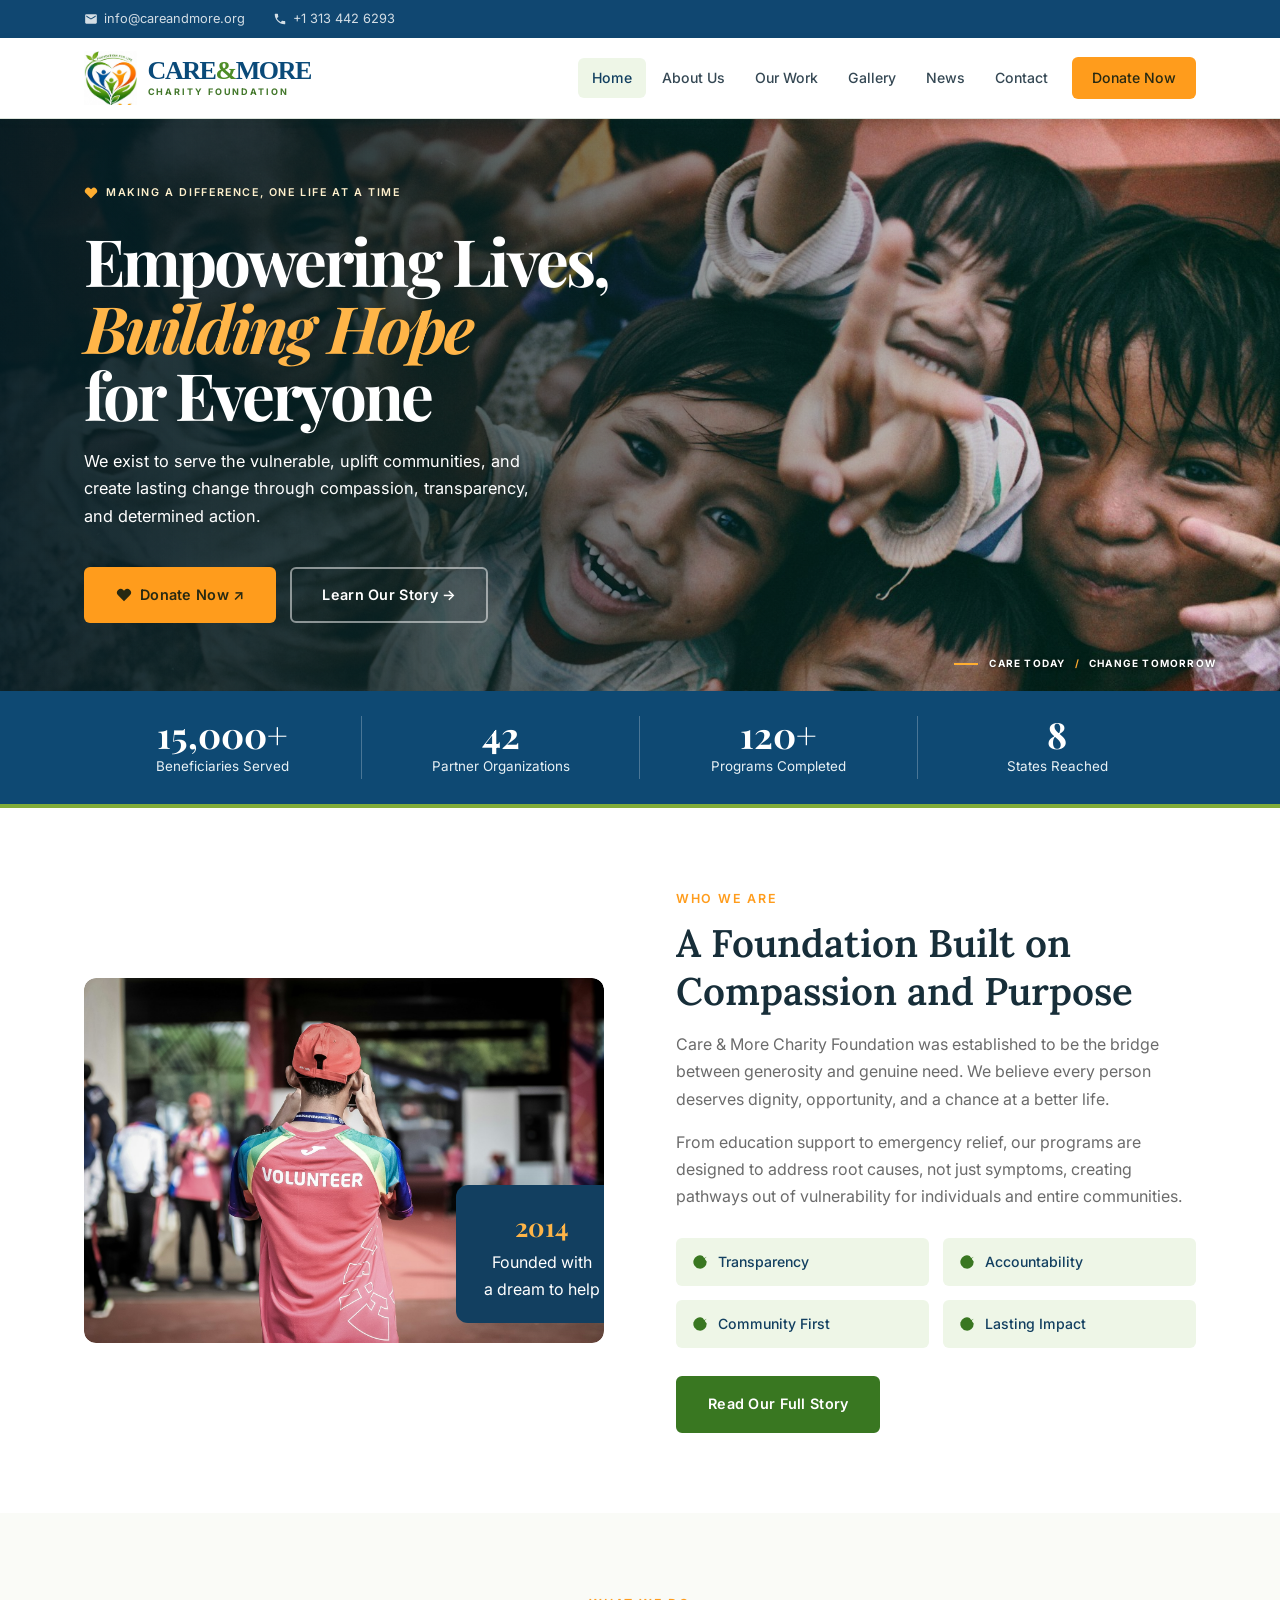
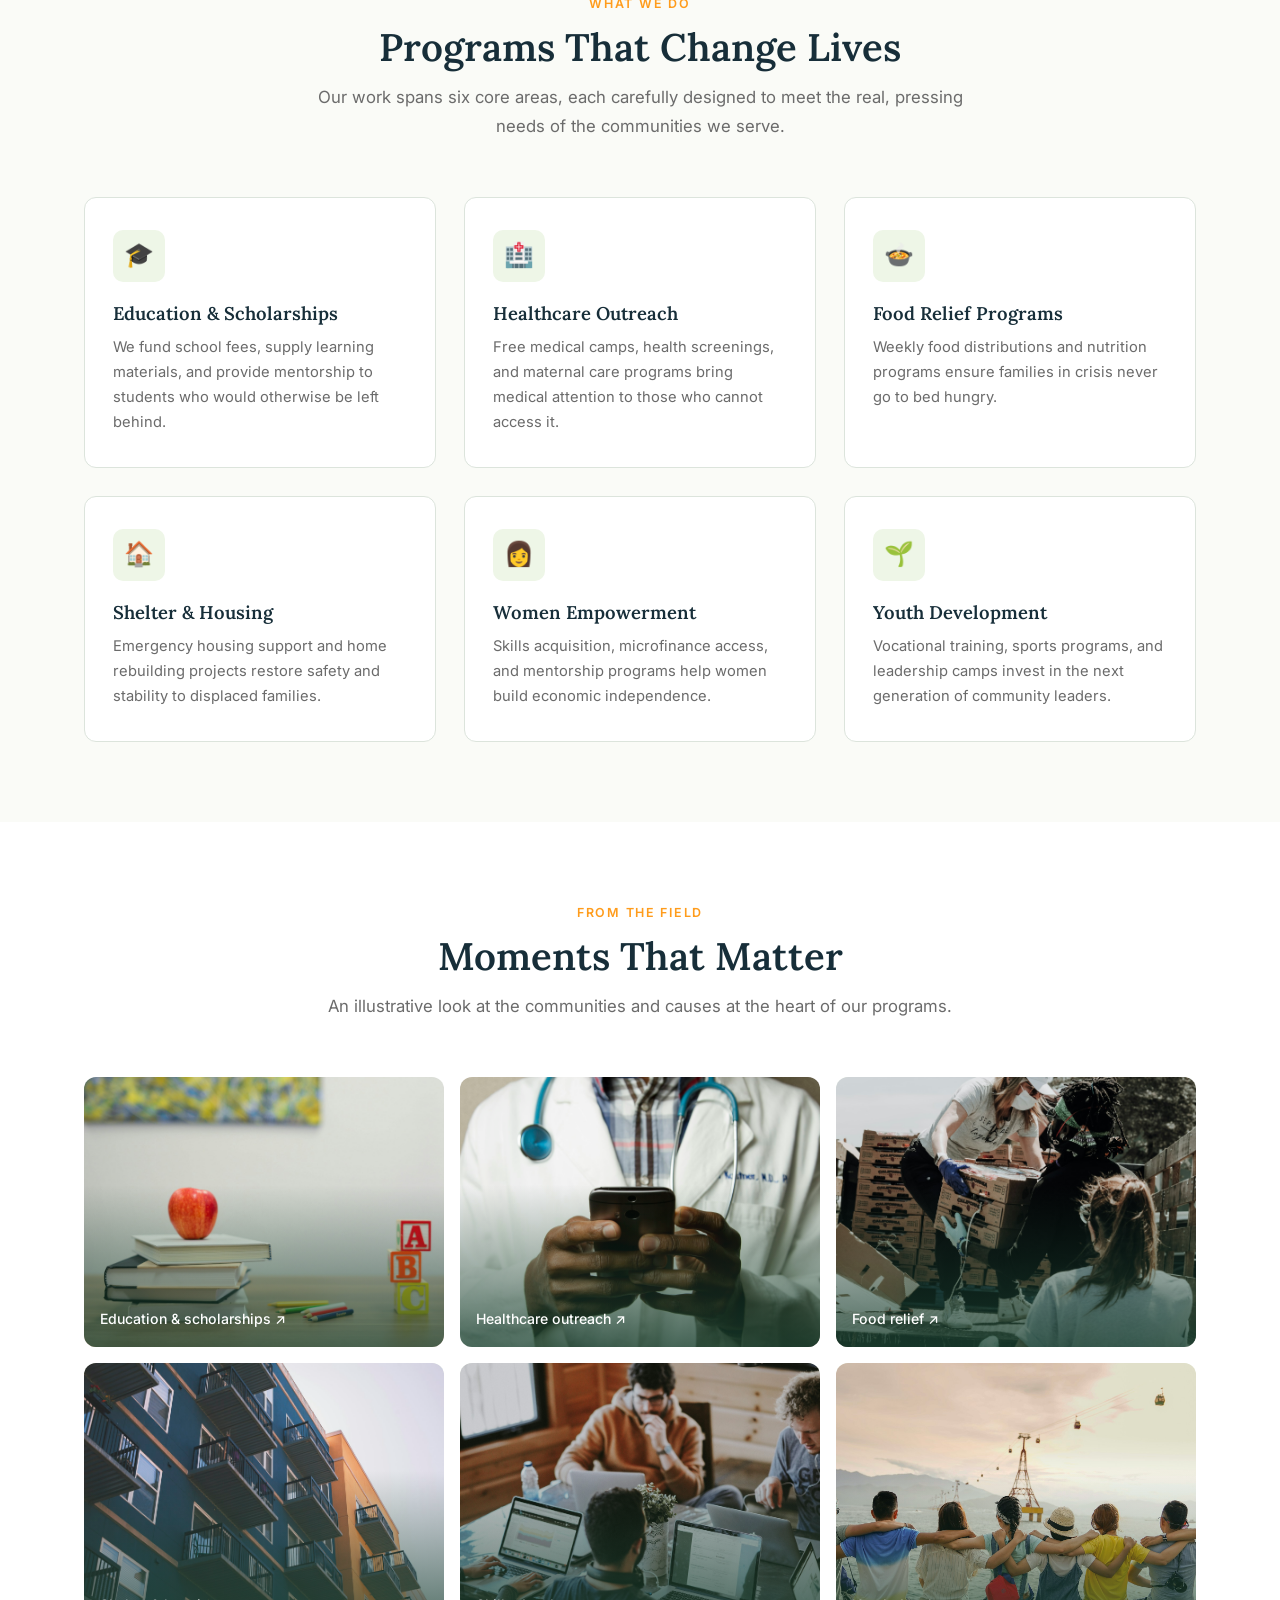
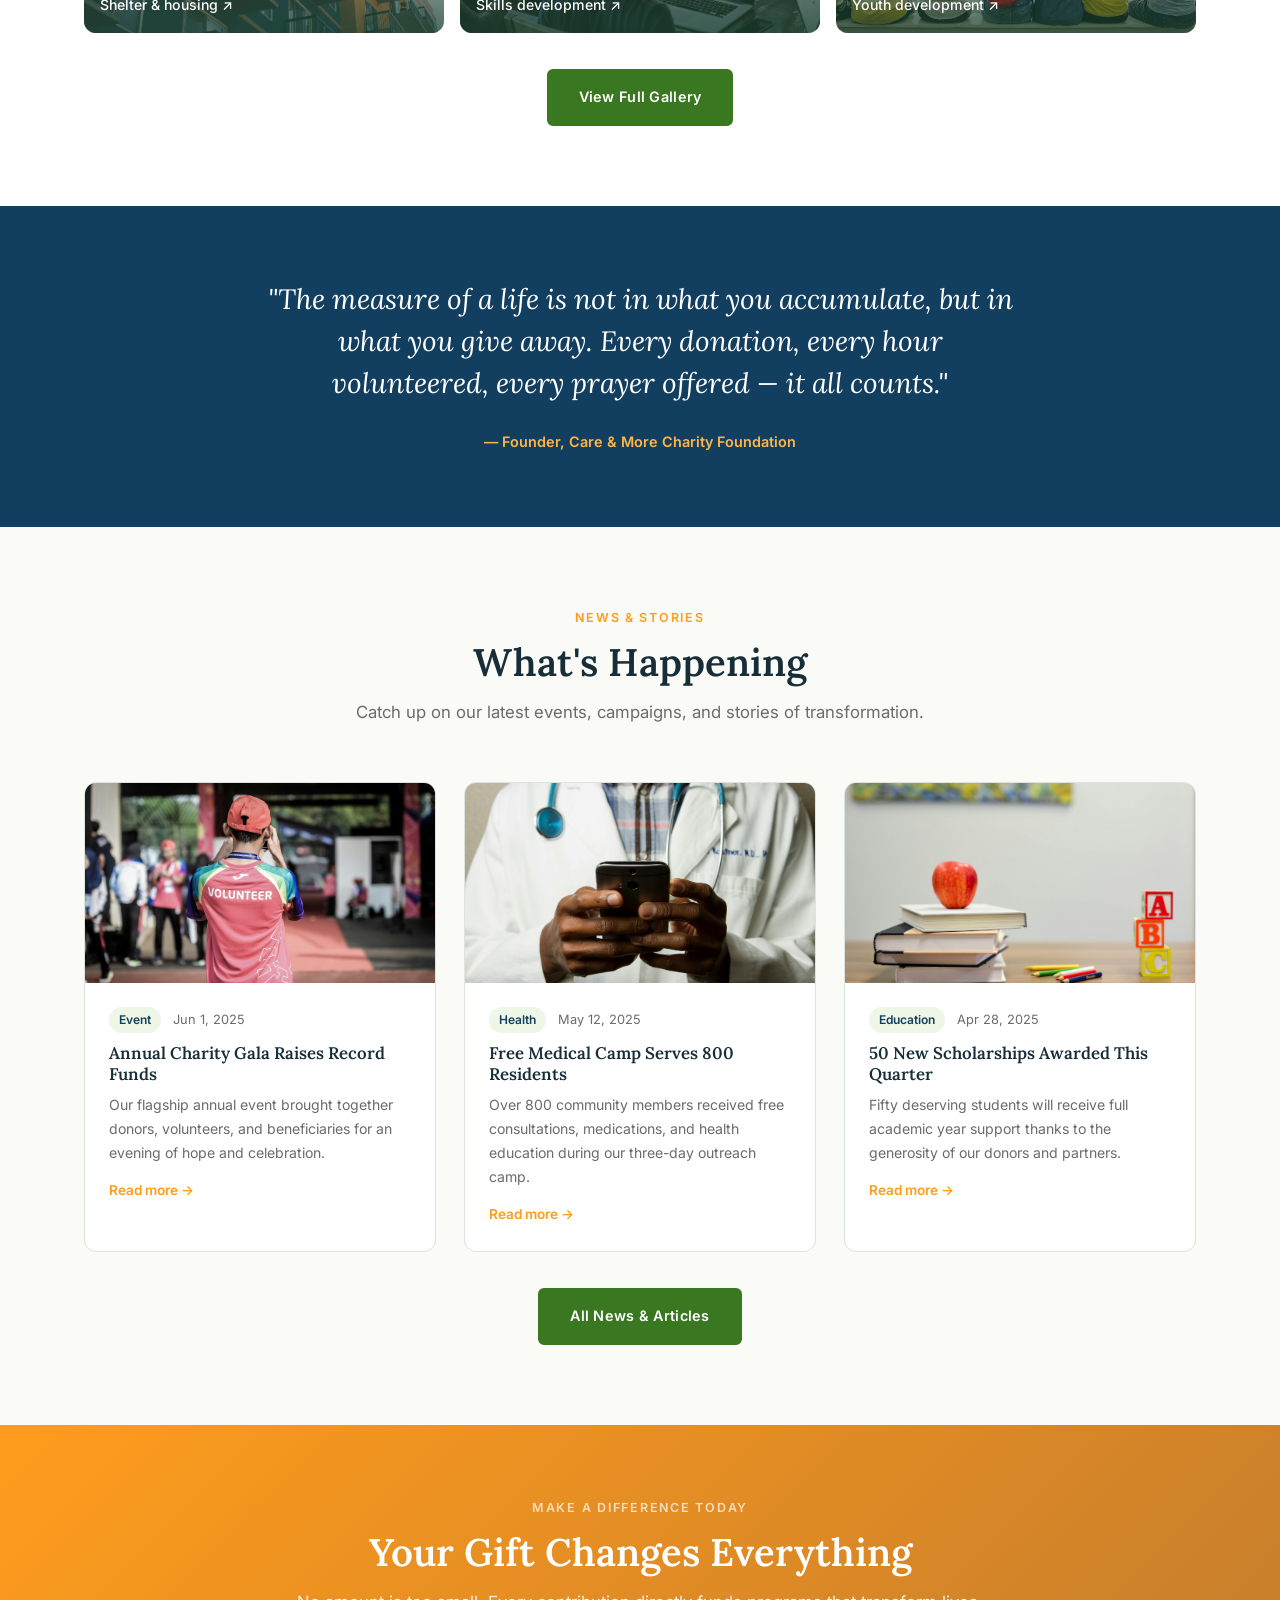
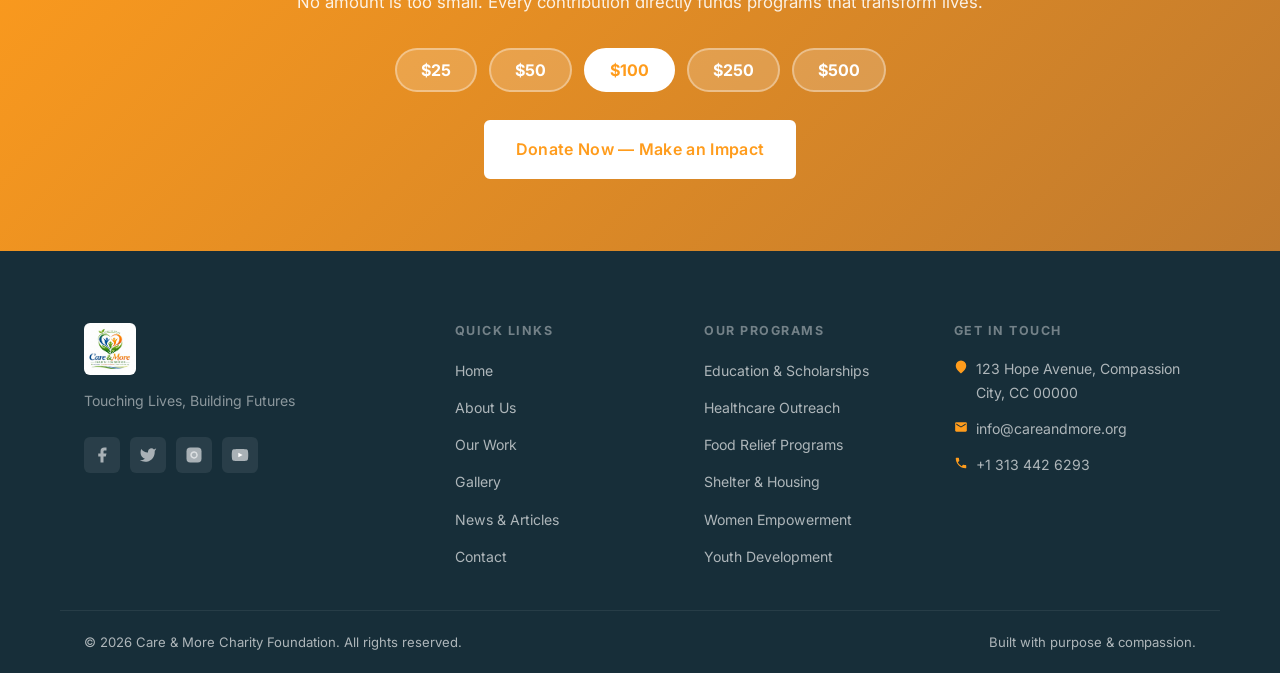
==== commit 386c0318: "Add files via upload" ====
--- a/index.html
+++ b/index.html
@@ -1,406 +1,324 @@
 <!DOCTYPE html>
+
 <html lang="en">
 <head>
-    <meta charset="UTF-8">
-    <meta name="viewport" content="width=device-width, initial-scale=1.0">
-    <title>Home — Care & More Charity Foundation</title>
-    <meta name="description" content="Care &amp; More Charity Foundation — Touching Lives, Building Futures">
-    <link rel="preconnect" href="https://fonts.googleapis.com">
-    <link href="https://fonts.googleapis.com/css2?family=Lora:ital,wght@0,400;0,600;1,400&family=Inter:wght@400;500;600&family=Playfair+Display:wght@700&display=swap" rel="stylesheet">
-    <link rel="stylesheet" href="assets/css/main.css">
+<meta charset="utf-8"/>
+<meta content="width=device-width, initial-scale=1.0" name="viewport"/>
+<title>Home — Care &amp; More Charity Foundation</title>
+<meta content="Care &amp; More Charity Foundation — Touching Lives, Building Futures" name="description"/>
+<link href="https://fonts.googleapis.com" rel="preconnect"/>
+<link href="https://fonts.googleapis.com/css2?family=Lora:ital,wght@0,400;0,600;1,400&amp;family=Inter:wght@400;500;600&amp;family=Playfair+Display:wght@700&amp;display=swap" rel="stylesheet"/>
+<link href="assets/css/main.css" rel="stylesheet"/>
 </head>
 <body class="page-index">
-
 <!-- Top bar -->
 <div class="topbar">
-    <div class="topbar-inner">
-        <span><svg width="14" height="14" fill="currentColor" viewBox="0 0 24 24"><path d="M20 4H4c-1.1 0-2 .9-2 2v12c0 1.1.9 2 2 2h16c1.1 0 2-.9 2-2V6c0-1.1-.9-2-2-2zm0 4l-8 5-8-5V6l8 5 8-5v2z"/></svg> info@careandmore.org</span>
-        <span><svg width="14" height="14" fill="currentColor" viewBox="0 0 24 24"><path d="M6.6 10.8c1.4 2.8 3.8 5.1 6.6 6.6l2.2-2.2c.3-.3.7-.4 1-.2 1.1.4 2.3.6 3.6.6.6 0 1 .4 1 1V20c0 .6-.4 1-1 1-9.4 0-17-7.6-17-17 0-.6.4-1 1-1h3.5c.6 0 1 .4 1 1 0 1.3.2 2.5.6 3.6.1.3 0 .7-.2 1L6.6 10.8z"/></svg> +1 (800) 000-0000</span>
-    </div>
-</div>
-
+<div class="topbar-inner">
+<span><svg fill="currentColor" height="14" viewbox="0 0 24 24" width="14"><path d="M20 4H4c-1.1 0-2 .9-2 2v12c0 1.1.9 2 2 2h16c1.1 0 2-.9 2-2V6c0-1.1-.9-2-2-2zm0 4l-8 5-8-5V6l8 5 8-5v2z"></path></svg> info@careandmore.org</span>
+<span><svg fill="currentColor" height="14" viewbox="0 0 24 24" width="14"><path d="M6.6 10.8c1.4 2.8 3.8 5.1 6.6 6.6l2.2-2.2c.3-.3.7-.4 1-.2 1.1.4 2.3.6 3.6.6.6 0 1 .4 1 1V20c0 .6-.4 1-1 1-9.4 0-17-7.6-17-17 0-.6.4-1 1-1h3.5c.6 0 1 .4 1 1 0 1.3.2 2.5.6 3.6.1.3 0 .7-.2 1L6.6 10.8z"></path></svg> <a href="tel:+13134426293">+1 313 442 6293</a></span>
+</div>
+</div>
 <!-- Main nav -->
 <header class="site-header">
-    <div class="header-inner">
-        <a href="index.html" class="logo-link">
-            <img src="assets/images/logo.png" alt="Care & More Charity Foundation Logo" class="site-logo-img">        </a>
-        <button class="nav-toggle" aria-label="Open menu" onclick="document.body.classList.toggle('nav-open')">
-            <span></span><span></span><span></span>
-        </button>
-        <nav class="main-nav" role="navigation">
-            <a href="index.html"            class="active">Home</a>
-            <a href="about.html"      class="">About Us</a>
-            <a href="services.html"   class="">Our Work</a>
-            <a href="gallery.html"    class="">Gallery</a>
-            <a href="news.html"       class="">News</a>
-            <a href="contact.html"    class="">Contact</a>
-            <a href="donate.html"     class="nav-donate">Donate Now</a>
-        </nav>
-    </div>
+<div class="header-inner">
+<a class="logo-link" href="index.html">
+<img alt="" class="site-logo-img" src="assets/images/emblem.png"/> <span class="wordmark">CARE<span>&amp;</span>MORE <small>CHARITY FOUNDATION</small></span></a>
+<button aria-label="Open menu" class="nav-toggle" onclick="document.body.classList.toggle('nav-open')">
+<span></span><span></span><span></span>
+</button>
+<nav class="main-nav" role="navigation">
+<a class="active" href="index.html">Home</a>
+<a class="" href="about.html">About Us</a>
+<a class="" href="services.html">Our Work</a>
+<a class="" href="gallery.html">Gallery</a>
+<a class="" href="news.html">News</a>
+<a class="" href="contact.html">Contact</a>
+<a class="nav-donate" href="donate.html">Donate Now</a>
+</nav>
+</div>
 </header>
-
 <!-- HERO -->
 <section class="hero">
-    <div class="hero-blob"></div>
-    <div class="hero-blob-2"></div>
-    <div class="hero-inner">
-        <div class="hero-content">
-            <span class="eyebrow">
-                <svg width="14" height="14" fill="currentColor" viewBox="0 0 24 24"><path d="M20.84 4.61a5.5 5.5 0 0 0-7.78 0L12 5.67l-1.06-1.06a5.5 5.5 0 0 0-7.78 7.78l1.06 1.06L12 21.23l7.78-7.78 1.06-1.06a5.5 5.5 0 0 0 0-7.78z"/></svg>
+
+
+<div class="hero-inner">
+<div class="hero-content">
+<span class="eyebrow">
+<svg fill="currentColor" height="14" viewbox="0 0 24 24" width="14"><path d="M20.84 4.61a5.5 5.5 0 0 0-7.78 0L12 5.67l-1.06-1.06a5.5 5.5 0 0 0-7.78 7.78l1.06 1.06L12 21.23l7.78-7.78 1.06-1.06a5.5 5.5 0 0 0 0-7.78z"></path></svg>
                 Making a difference, one life at a time
             </span>
-            <h1 class="display-headline">
-                Empowering Lives,<br><em>Building Hope</em><br>for Everyone
+<h1 class="display-headline">
+                Empowering Lives,<br/><em>Building Hope</em><br/>for Everyone
             </h1>
-            <p>We exist to serve the vulnerable, uplift communities, and create lasting change through compassion, transparency, and determined action.</p>
-            <div class="hero-actions">
-                <a href="donate.html" class="btn btn-primary">
-                    <svg width="16" height="16" fill="currentColor" viewBox="0 0 24 24"><path d="M20.84 4.61a5.5 5.5 0 0 0-7.78 0L12 5.67l-1.06-1.06a5.5 5.5 0 0 0-7.78 7.78l1.06 1.06L12 21.23l7.78-7.78 1.06-1.06a5.5 5.5 0 0 0 0-7.78z"/></svg>
+<p>We exist to serve the vulnerable, uplift communities, and create lasting change through compassion, transparency, and determined action.</p>
+<div class="hero-actions">
+<a class="btn btn-primary" href="donate.html">
+<svg fill="currentColor" height="16" viewbox="0 0 24 24" width="16"><path d="M20.84 4.61a5.5 5.5 0 0 0-7.78 0L12 5.67l-1.06-1.06a5.5 5.5 0 0 0-7.78 7.78l1.06 1.06L12 21.23l7.78-7.78 1.06-1.06a5.5 5.5 0 0 0 0-7.78z"></path></svg>
                     Donate Now
-                </a>
-                <a href="about.html" class="btn btn-outline">Learn Our Story</a>
-            </div>
-            <div class="hero-stats">
-                <div>
-                    <span class="hero-stat-num" data-count="15000" data-suffix="+">0</span>
-                    <span class="hero-stat-label">Lives Touched</span>
-                </div>
-                <div>
-                    <span class="hero-stat-num" data-count="120" data-suffix="+">0</span>
-                    <span class="hero-stat-label">Projects Completed</span>
-                </div>
-                <div>
-                    <span class="hero-stat-num" data-count="10" data-suffix="">0</span>
-                    <span class="hero-stat-label">Years of Service</span>
-                </div>
-            </div>
-        </div>
-        <div class="hero-visual">
-            <div class="hero-img-wrap">
-                <div class="hero-img-placeholder" style="background:white"><img src="assets/images/logo.png" alt="Care &amp; More Charity Foundation — Foundation for Life" style="width:100%;height:100%;object-fit:contain"></div>
-            </div>
-            <div class="hero-badge">
-                <strong>10+</strong>
-                <span>Years Serving<br>Communities</span>
-            </div>
-        </div>
-    </div>
-</section>
-
+                  ↗</a>
+<a class="btn btn-outline" href="about.html">Learn Our Story  →</a>
+</div>
+
+</div>
+
+</div>
+<div class="hero-sign"><i></i> CARE TODAY <b>/</b> CHANGE TOMORROW</div></section>
 <!-- IMPACT STRIP -->
 <div class="impact-strip">
-    <div class="impact-strip-inner">
-        <div class="impact-item">
-            <span class="impact-num" data-count="15000" data-suffix="+">0</span>
-            <span class="impact-label">Beneficiaries Served</span>
-        </div>
-        <div class="impact-item">
-            <span class="impact-num" data-count="42" data-suffix="">0</span>
-            <span class="impact-label">Partner Organizations</span>
-        </div>
-        <div class="impact-item">
-            <span class="impact-num" data-count="120" data-suffix="+">0</span>
-            <span class="impact-label">Programs Completed</span>
-        </div>
-        <div class="impact-item">
-            <span class="impact-num" data-count="8" data-suffix="">0</span>
-            <span class="impact-label">States Reached</span>
-        </div>
-    </div>
-</div>
-
+<div class="impact-strip-inner">
+<div class="impact-item">
+<span class="impact-num" data-count="15000" data-suffix="+">0</span>
+<span class="impact-label">Beneficiaries Served</span>
+</div>
+<div class="impact-item">
+<span class="impact-num" data-count="42" data-suffix="">0</span>
+<span class="impact-label">Partner Organizations</span>
+</div>
+<div class="impact-item">
+<span class="impact-num" data-count="120" data-suffix="+">0</span>
+<span class="impact-label">Programs Completed</span>
+</div>
+<div class="impact-item">
+<span class="impact-num" data-count="8" data-suffix="">0</span>
+<span class="impact-label">States Reached</span>
+</div>
+</div>
+</div>
 <!-- ABOUT SNIPPET -->
 <section class="section">
-    <div class="container">
-        <div class="about-grid">
-            <div class="about-img-wrap">
-                <div class="about-img-placeholder">
-                    <svg width="80" height="80" fill="none" stroke="currentColor" stroke-width="1" viewBox="0 0 24 24"><path d="M3 9l9-7 9 7v11a2 2 0 0 1-2 2H5a2 2 0 0 1-2-2z"/><polyline points="9 22 9 12 15 12 15 22"/></svg>
-                </div>
-                <div class="about-accent">
-                    <strong>2014</strong>
-                    <span>Founded with<br>a dream to help</span>
-                </div>
-            </div>
-            <div class="about-content">
-                <span class="section-eyebrow">Who We Are</span>
-                <h2>A Foundation Built on Compassion and Purpose</h2>
-                <p>Care &amp; More Charity Foundation was established to be the bridge between generosity and genuine need. We believe every person deserves dignity, opportunity, and a chance at a better life.</p>
-                <p>From education support to emergency relief, our programs are designed to address root causes, not just symptoms, creating pathways out of vulnerability for individuals and entire communities.</p>
-                <div class="about-values">
-                    <div class="value-pill">
-                        <svg width="16" height="16" fill="currentColor" viewBox="0 0 24 24"><path d="M22 11.08V12a10 10 0 1 1-5.93-9.14"/><polyline points="22 4 12 14.01 9 11.01"/></svg>
+<div class="container">
+<div class="about-grid">
+<div class="about-img-wrap">
+<img alt="Volunteer helping at a community gathering" class="story-image" loading="lazy" src="assets/images/volunteers.jpg"/>
+<div class="about-accent">
+<strong>2014</strong>
+<span>Founded with<br/>a dream to help</span>
+</div>
+</div>
+<div class="about-content">
+<span class="section-eyebrow">Who We Are</span>
+<h2>A Foundation Built on Compassion and Purpose</h2>
+<p>Care &amp; More Charity Foundation was established to be the bridge between generosity and genuine need. We believe every person deserves dignity, opportunity, and a chance at a better life.</p>
+<p>From education support to emergency relief, our programs are designed to address root causes, not just symptoms, creating pathways out of vulnerability for individuals and entire communities.</p>
+<div class="about-values">
+<div class="value-pill">
+<svg fill="currentColor" height="16" viewbox="0 0 24 24" width="16"><path d="M22 11.08V12a10 10 0 1 1-5.93-9.14"></path><polyline points="22 4 12 14.01 9 11.01"></polyline></svg>
                         Transparency
                     </div>
-                    <div class="value-pill">
-                        <svg width="16" height="16" fill="currentColor" viewBox="0 0 24 24"><path d="M22 11.08V12a10 10 0 1 1-5.93-9.14"/><polyline points="22 4 12 14.01 9 11.01"/></svg>
+<div class="value-pill">
+<svg fill="currentColor" height="16" viewbox="0 0 24 24" width="16"><path d="M22 11.08V12a10 10 0 1 1-5.93-9.14"></path><polyline points="22 4 12 14.01 9 11.01"></polyline></svg>
                         Accountability
                     </div>
-                    <div class="value-pill">
-                        <svg width="16" height="16" fill="currentColor" viewBox="0 0 24 24"><path d="M22 11.08V12a10 10 0 1 1-5.93-9.14"/><polyline points="22 4 12 14.01 9 11.01"/></svg>
+<div class="value-pill">
+<svg fill="currentColor" height="16" viewbox="0 0 24 24" width="16"><path d="M22 11.08V12a10 10 0 1 1-5.93-9.14"></path><polyline points="22 4 12 14.01 9 11.01"></polyline></svg>
                         Community First
                     </div>
-                    <div class="value-pill">
-                        <svg width="16" height="16" fill="currentColor" viewBox="0 0 24 24"><path d="M22 11.08V12a10 10 0 1 1-5.93-9.14"/><polyline points="22 4 12 14.01 9 11.01"/></svg>
+<div class="value-pill">
+<svg fill="currentColor" height="16" viewbox="0 0 24 24" width="16"><path d="M22 11.08V12a10 10 0 1 1-5.93-9.14"></path><polyline points="22 4 12 14.01 9 11.01"></polyline></svg>
                         Lasting Impact
                     </div>
-                </div>
-                <a href="about.html" class="btn btn-green">Read Our Full Story</a>
-            </div>
-        </div>
-    </div>
-</section>
-
+</div>
+<a class="btn btn-green" href="about.html">Read Our Full Story</a>
+</div>
+</div>
+</div>
+</section>
 <!-- OUR PROGRAMS -->
 <section class="section section-alt">
-    <div class="container">
-        <div class="section-header">
-            <span class="section-eyebrow">What We Do</span>
-            <h2>Programs That Change Lives</h2>
-            <p>Our work spans six core areas, each carefully designed to meet the real, pressing needs of the communities we serve.</p>
-        </div>
-        <div class="services-grid">
-                        <div class="service-card">
-                <div class="service-icon" style="font-size:1.5rem">🎓</div>
-                <h3>Education & Scholarships</h3>
-                <p>We fund school fees, supply learning materials, and provide mentorship to students who would otherwise be left behind.</p>
-            </div>
-                        <div class="service-card">
-                <div class="service-icon" style="font-size:1.5rem">🏥</div>
-                <h3>Healthcare Outreach</h3>
-                <p>Free medical camps, health screenings, and maternal care programs bring medical attention to those who cannot access it.</p>
-            </div>
-                        <div class="service-card">
-                <div class="service-icon" style="font-size:1.5rem">🍲</div>
-                <h3>Food Relief Programs</h3>
-                <p>Weekly food distributions and nutrition programs ensure families in crisis never go to bed hungry.</p>
-            </div>
-                        <div class="service-card">
-                <div class="service-icon" style="font-size:1.5rem">🏠</div>
-                <h3>Shelter & Housing</h3>
-                <p>Emergency housing support and home rebuilding projects restore safety and stability to displaced families.</p>
-            </div>
-                        <div class="service-card">
-                <div class="service-icon" style="font-size:1.5rem">👩</div>
-                <h3>Women Empowerment</h3>
-                <p>Skills acquisition, microfinance access, and mentorship programs help women build economic independence.</p>
-            </div>
-                        <div class="service-card">
-                <div class="service-icon" style="font-size:1.5rem">🌱</div>
-                <h3>Youth Development</h3>
-                <p>Vocational training, sports programs, and leadership camps invest in the next generation of community leaders.</p>
-            </div>
-                    </div>
-    </div>
-</section>
-
+<div class="container">
+<div class="section-header">
+<span class="section-eyebrow">What We Do</span>
+<h2>Programs That Change Lives</h2>
+<p>Our work spans six core areas, each carefully designed to meet the real, pressing needs of the communities we serve.</p>
+</div>
+<div class="services-grid">
+<div class="service-card">
+<div class="service-icon" style="font-size:1.5rem">🎓</div>
+<h3>Education &amp; Scholarships</h3>
+<p>We fund school fees, supply learning materials, and provide mentorship to students who would otherwise be left behind.</p>
+</div>
+<div class="service-card">
+<div class="service-icon" style="font-size:1.5rem">🏥</div>
+<h3>Healthcare Outreach</h3>
+<p>Free medical camps, health screenings, and maternal care programs bring medical attention to those who cannot access it.</p>
+</div>
+<div class="service-card">
+<div class="service-icon" style="font-size:1.5rem">🍲</div>
+<h3>Food Relief Programs</h3>
+<p>Weekly food distributions and nutrition programs ensure families in crisis never go to bed hungry.</p>
+</div>
+<div class="service-card">
+<div class="service-icon" style="font-size:1.5rem">🏠</div>
+<h3>Shelter &amp; Housing</h3>
+<p>Emergency housing support and home rebuilding projects restore safety and stability to displaced families.</p>
+</div>
+<div class="service-card">
+<div class="service-icon" style="font-size:1.5rem">👩</div>
+<h3>Women Empowerment</h3>
+<p>Skills acquisition, microfinance access, and mentorship programs help women build economic independence.</p>
+</div>
+<div class="service-card">
+<div class="service-icon" style="font-size:1.5rem">🌱</div>
+<h3>Youth Development</h3>
+<p>Vocational training, sports programs, and leadership camps invest in the next generation of community leaders.</p>
+</div>
+</div>
+</div>
+</section>
 <!-- FEATURED MEDIA / GALLERY PREVIEW -->
 <section class="section">
-    <div class="container">
-        <div class="section-header">
-            <span class="section-eyebrow">From the Field</span>
-            <h2>Moments That Matter</h2>
-            <p>Photos and videos from our events, outreach programs, and community activities.</p>
-        </div>
-        <div class="gallery-grid">
-                                            <div class="gallery-item">
-                    <div class="gallery-placeholder">
-                        <svg width="40" height="40" fill="none" stroke="currentColor" stroke-width="1.5" viewBox="0 0 24 24"><rect x="3" y="3" width="18" height="18" rx="2"/><circle cx="8.5" cy="8.5" r="1.5"/><polyline points="21 15 16 10 5 21"/></svg>
-                        <span>Event photos will appear here</span>
-                    </div>
-                </div>
-                                <div class="gallery-item">
-                    <div class="gallery-placeholder">
-                        <svg width="40" height="40" fill="none" stroke="currentColor" stroke-width="1.5" viewBox="0 0 24 24"><rect x="3" y="3" width="18" height="18" rx="2"/><circle cx="8.5" cy="8.5" r="1.5"/><polyline points="21 15 16 10 5 21"/></svg>
-                        <span>Event photos will appear here</span>
-                    </div>
-                </div>
-                                <div class="gallery-item">
-                    <div class="gallery-placeholder">
-                        <svg width="40" height="40" fill="none" stroke="currentColor" stroke-width="1.5" viewBox="0 0 24 24"><rect x="3" y="3" width="18" height="18" rx="2"/><circle cx="8.5" cy="8.5" r="1.5"/><polyline points="21 15 16 10 5 21"/></svg>
-                        <span>Event photos will appear here</span>
-                    </div>
-                </div>
-                                <div class="gallery-item">
-                    <div class="gallery-placeholder">
-                        <svg width="40" height="40" fill="none" stroke="currentColor" stroke-width="1.5" viewBox="0 0 24 24"><rect x="3" y="3" width="18" height="18" rx="2"/><circle cx="8.5" cy="8.5" r="1.5"/><polyline points="21 15 16 10 5 21"/></svg>
-                        <span>Event photos will appear here</span>
-                    </div>
-                </div>
-                                <div class="gallery-item">
-                    <div class="gallery-placeholder">
-                        <svg width="40" height="40" fill="none" stroke="currentColor" stroke-width="1.5" viewBox="0 0 24 24"><rect x="3" y="3" width="18" height="18" rx="2"/><circle cx="8.5" cy="8.5" r="1.5"/><polyline points="21 15 16 10 5 21"/></svg>
-                        <span>Event photos will appear here</span>
-                    </div>
-                </div>
-                                <div class="gallery-item">
-                    <div class="gallery-placeholder">
-                        <svg width="40" height="40" fill="none" stroke="currentColor" stroke-width="1.5" viewBox="0 0 24 24"><rect x="3" y="3" width="18" height="18" rx="2"/><circle cx="8.5" cy="8.5" r="1.5"/><polyline points="21 15 16 10 5 21"/></svg>
-                        <span>Event photos will appear here</span>
-                    </div>
-                </div>
-                                    </div>
-        <div style="text-align:center;margin-top:36px">
-            <a href="gallery.html" class="btn btn-green">View Full Gallery</a>
-        </div>
-    </div>
-</section>
-
+<div class="container">
+<div class="section-header">
+<span class="section-eyebrow">From the Field</span>
+<h2>Moments That Matter</h2>
+<p>An illustrative look at the communities and causes at the heart of our programs.</p>
+</div>
+<div class="gallery-grid"><a class="gallery-item" href="gallery.html"><img alt="School books, an apple and learning blocks" class="" loading="lazy" src="assets/images/learning.jpg"/><span class="gallery-overlay">Education &amp; scholarships ↗</span></a><a class="gallery-item" href="gallery.html"><img alt="A healthcare professional wearing a stethoscope" class="" loading="lazy" src="assets/images/health.jpg"/><span class="gallery-overlay">Healthcare outreach ↗</span></a><a class="gallery-item" href="gallery.html"><img alt="Volunteers distributing grocery boxes" class="" loading="lazy" src="assets/images/food.jpg"/><span class="gallery-overlay">Food relief ↗</span></a><a class="gallery-item" href="gallery.html"><img alt="Residential buildings seen from below" class="" loading="lazy" src="assets/images/housing.jpg"/><span class="gallery-overlay">Shelter &amp; housing ↗</span></a><a class="gallery-item" href="gallery.html"><img alt="People collaborating around a table" class="" loading="lazy" src="assets/images/skills.jpg"/><span class="gallery-overlay">Skills development ↗</span></a><a class="gallery-item" href="gallery.html"><img alt="Young people sitting together outdoors" class="" loading="lazy" src="assets/images/youth.jpg"/><span class="gallery-overlay">Youth development ↗</span></a></div>
+<div style="text-align:center;margin-top:36px">
+<a class="btn btn-green" href="gallery.html">View Full Gallery</a>
+</div>
+</div>
+</section>
 <!-- QUOTE STRIP -->
 <section class="quote-section">
-    <div class="container">
-        <blockquote>
-            <p>"The measure of a life is not in what you accumulate, but in what you give away. Every donation, every hour volunteered, every prayer offered — it all counts."</p>
-            <cite>— Founder, Care &amp; More Charity Foundation</cite>
-        </blockquote>
-    </div>
-</section>
-
+<div class="container">
+<blockquote>
+<p>"The measure of a life is not in what you accumulate, but in what you give away. Every donation, every hour volunteered, every prayer offered — it all counts."</p>
+<cite>— Founder, Care &amp; More Charity Foundation</cite>
+</blockquote>
+</div>
+</section>
 <!-- LATEST NEWS -->
 <section class="section section-alt">
-    <div class="container">
-        <div class="section-header">
-            <span class="section-eyebrow">News & Stories</span>
-            <h2>What's Happening</h2>
-            <p>Catch up on our latest events, campaigns, and stories of transformation.</p>
-        </div>
-        <div class="news-grid">
-                                            <div class="news-card">
-                    <div class="news-card-img">
-                        <svg width="48" height="48" fill="none" stroke="currentColor" stroke-width="1" viewBox="0 0 24 24"><path d="M14 2H6a2 2 0 0 0-2 2v16a2 2 0 0 0 2 2h12a2 2 0 0 0 2-2V8z"/><polyline points="14 2 14 8 20 8"/></svg>
-                    </div>
-                    <div class="news-card-body">
-                        <div class="news-card-meta">
-                            <span class="news-tag">Event</span>
-                            <span>Jun 1, 2025</span>
-                        </div>
-                        <h3>Annual Charity Gala Raises Record Funds</h3>
-                        <p>Our flagship annual event brought together donors, volunteers, and beneficiaries for an evening of hope and celebration.</p>
-                        <a href="news.html" class="read-more">Read more →</a>
-                    </div>
-                </div>
-                                <div class="news-card">
-                    <div class="news-card-img">
-                        <svg width="48" height="48" fill="none" stroke="currentColor" stroke-width="1" viewBox="0 0 24 24"><path d="M14 2H6a2 2 0 0 0-2 2v16a2 2 0 0 0 2 2h12a2 2 0 0 0 2-2V8z"/><polyline points="14 2 14 8 20 8"/></svg>
-                    </div>
-                    <div class="news-card-body">
-                        <div class="news-card-meta">
-                            <span class="news-tag">Health</span>
-                            <span>May 12, 2025</span>
-                        </div>
-                        <h3>Free Medical Camp Serves 800 Residents</h3>
-                        <p>Over 800 community members received free consultations, medications, and health education during our three-day outreach camp.</p>
-                        <a href="news.html" class="read-more">Read more →</a>
-                    </div>
-                </div>
-                                <div class="news-card">
-                    <div class="news-card-img">
-                        <svg width="48" height="48" fill="none" stroke="currentColor" stroke-width="1" viewBox="0 0 24 24"><path d="M14 2H6a2 2 0 0 0-2 2v16a2 2 0 0 0 2 2h12a2 2 0 0 0 2-2V8z"/><polyline points="14 2 14 8 20 8"/></svg>
-                    </div>
-                    <div class="news-card-body">
-                        <div class="news-card-meta">
-                            <span class="news-tag">Education</span>
-                            <span>Apr 28, 2025</span>
-                        </div>
-                        <h3>50 New Scholarships Awarded This Quarter</h3>
-                        <p>Fifty deserving students will receive full academic year support thanks to the generosity of our donors and partners.</p>
-                        <a href="news.html" class="read-more">Read more →</a>
-                    </div>
-                </div>
-                                    </div>
-        <div style="text-align:center;margin-top:36px">
-            <a href="news.html" class="btn btn-green">All News &amp; Articles</a>
-        </div>
-    </div>
-</section>
-
+<div class="container">
+<div class="section-header">
+<span class="section-eyebrow">News &amp; Stories</span>
+<h2>What's Happening</h2>
+<p>Catch up on our latest events, campaigns, and stories of transformation.</p>
+</div>
+<div class="news-grid">
+<div class="news-card">
+<div class="news-card-img"><img alt="Volunteer helping at a community gathering" class="" loading="lazy" src="assets/images/volunteers.jpg"/></div>
+<div class="news-card-body">
+<div class="news-card-meta">
+<span class="news-tag">Event</span>
+<span>Jun 1, 2025</span>
+</div>
+<h3>Annual Charity Gala Raises Record Funds</h3>
+<p>Our flagship annual event brought together donors, volunteers, and beneficiaries for an evening of hope and celebration.</p>
+<a class="read-more" href="news.html">Read more →</a>
+</div>
+</div>
+<div class="news-card">
+<div class="news-card-img"><img alt="A healthcare professional wearing a stethoscope" class="" loading="lazy" src="assets/images/health.jpg"/></div>
+<div class="news-card-body">
+<div class="news-card-meta">
+<span class="news-tag">Health</span>
+<span>May 12, 2025</span>
+</div>
+<h3>Free Medical Camp Serves 800 Residents</h3>
+<p>Over 800 community members received free consultations, medications, and health education during our three-day outreach camp.</p>
+<a class="read-more" href="news.html">Read more →</a>
+</div>
+</div>
+<div class="news-card">
+<div class="news-card-img"><img alt="School books, an apple and learning blocks" class="" loading="lazy" src="assets/images/learning.jpg"/></div>
+<div class="news-card-body">
+<div class="news-card-meta">
+<span class="news-tag">Education</span>
+<span>Apr 28, 2025</span>
+</div>
+<h3>50 New Scholarships Awarded This Quarter</h3>
+<p>Fifty deserving students will receive full academic year support thanks to the generosity of our donors and partners.</p>
+<a class="read-more" href="news.html">Read more →</a>
+</div>
+</div>
+</div>
+<div style="text-align:center;margin-top:36px">
+<a class="btn btn-green" href="news.html">All News &amp; Articles</a>
+</div>
+</div>
+</section>
 <!-- DONATE CTA -->
 <section class="donate-cta">
-    <div class="container">
-        <span class="section-eyebrow" style="color:rgba(255,255,255,0.7)">Make a Difference Today</span>
-        <h2>Your Gift Changes Everything</h2>
-        <p>No amount is too small. Every contribution directly funds programs that transform lives.</p>
-        <div class="donate-amounts">
-            <button class="donate-pill" data-amount="25">$25</button>
-            <button class="donate-pill" data-amount="50">$50</button>
-            <button class="donate-pill selected" data-amount="100">$100</button>
-            <button class="donate-pill" data-amount="250">$250</button>
-            <button class="donate-pill" data-amount="500">$500</button>
-        </div>
-        <a href="donate.html" class="btn" style="background:var(--white);color:var(--amber);border-color:var(--white);font-size:1rem">
+<div class="container">
+<span class="section-eyebrow" style="color:rgba(255,255,255,0.7)">Make a Difference Today</span>
+<h2>Your Gift Changes Everything</h2>
+<p>No amount is too small. Every contribution directly funds programs that transform lives.</p>
+<div class="donate-amounts">
+<button class="donate-pill" data-amount="25">$25</button>
+<button class="donate-pill" data-amount="50">$50</button>
+<button class="donate-pill selected" data-amount="100">$100</button>
+<button class="donate-pill" data-amount="250">$250</button>
+<button class="donate-pill" data-amount="500">$500</button>
+</div>
+<a class="btn" href="donate.html" style="background:var(--white);color:var(--amber);border-color:var(--white);font-size:1rem">
             Donate Now — Make an Impact
         </a>
-    </div>
-</section>
-
+</div>
+</section>
 <!-- Lightbox -->
-<div id="lightbox" class="lightbox">
-    <button class="lightbox-close" aria-label="Close">&times;</button>
-    <img src="" alt="Gallery image">
-</div>
-
+<div class="lightbox" id="lightbox">
+<button aria-label="Close" class="lightbox-close">×</button>
+<img alt="Gallery image" src=""/>
+</div>
 <footer class="site-footer">
-    <div class="footer-grid">
-        <div class="footer-brand">
-            <a href="index.html" class="logo-link footer-logo">
-                <img src="assets/images/logo.png" alt="Care & More Charity Foundation Logo" class="site-logo-img">            </a>
-            <p>Touching Lives, Building Futures</p>
-            <div class="social-links">
-                <a href="#" aria-label="Facebook" class="social-btn">
-                    <svg width="18" height="18" fill="currentColor" viewBox="0 0 24 24"><path d="M18 2h-3a5 5 0 0 0-5 5v3H7v4h3v8h4v-8h3l1-4h-4V7a1 1 0 0 1 1-1h3z"/></svg>
-                </a>
-                <a href="#" aria-label="Twitter" class="social-btn">
-                    <svg width="18" height="18" fill="currentColor" viewBox="0 0 24 24"><path d="M23 3a10.9 10.9 0 0 1-3.14 1.53 4.48 4.48 0 0 0-7.86 3v1A10.66 10.66 0 0 1 3 4s-4 9 5 13a11.64 11.64 0 0 1-7 2c9 5 20 0 20-11.5a4.5 4.5 0 0 0-.08-.83A7.72 7.72 0 0 0 23 3z"/></svg>
-                </a>
-                <a href="#" aria-label="Instagram" class="social-btn">
-                    <svg width="18" height="18" fill="currentColor" viewBox="0 0 24 24"><rect x="2" y="2" width="20" height="20" rx="5" ry="5"/><path d="M16 11.37A4 4 0 1 1 12.63 8 4 4 0 0 1 16 11.37z" fill="none" stroke="currentColor" stroke-width="2"/><line x1="17.5" y1="6.5" x2="17.51" y2="6.5" stroke="currentColor" stroke-width="2"/></svg>
-                </a>
-                <a href="#" aria-label="YouTube" class="social-btn">
-                    <svg width="18" height="18" fill="currentColor" viewBox="0 0 24 24"><path d="M22.54 6.42a2.78 2.78 0 0 0-1.95-1.96C18.88 4 12 4 12 4s-6.88 0-8.59.46a2.78 2.78 0 0 0-1.95 1.96A29 29 0 0 0 1 12a29 29 0 0 0 .46 5.58A2.78 2.78 0 0 0 3.41 19.6C5.12 20 12 20 12 20s6.88 0 8.59-.4a2.78 2.78 0 0 0 1.95-1.95A29 29 0 0 0 23 12a29 29 0 0 0-.46-5.58z"/><polygon points="9.75 15.02 15.5 12 9.75 8.98 9.75 15.02" fill="white"/></svg>
-                </a>
-            </div>
-        </div>
-
-        <div class="footer-col">
-            <h4>Quick Links</h4>
-            <ul>
-                <li><a href="index.html">Home</a></li>
-                <li><a href="about.html">About Us</a></li>
-                <li><a href="services.html">Our Work</a></li>
-                <li><a href="gallery.html">Gallery</a></li>
-                <li><a href="news.html">News &amp; Articles</a></li>
-                <li><a href="contact.html">Contact</a></li>
-            </ul>
-        </div>
-
-        <div class="footer-col">
-            <h4>Our Programs</h4>
-            <ul>
-                <li><a href="#">Education &amp; Scholarships</a></li>
-                <li><a href="#">Healthcare Outreach</a></li>
-                <li><a href="#">Food Relief Programs</a></li>
-                <li><a href="#">Shelter &amp; Housing</a></li>
-                <li><a href="#">Women Empowerment</a></li>
-                <li><a href="#">Youth Development</a></li>
-            </ul>
-        </div>
-
-        <div class="footer-col">
-            <h4>Get in Touch</h4>
-            <address>
-                <p><svg width="14" height="14" fill="currentColor" viewBox="0 0 24 24"><path d="M21 10c0 7-9 13-9 13s-9-6-9-13a9 9 0 0 1 18 0z"/><circle cx="12" cy="10" r="3"/></svg> 123 Hope Avenue, Compassion City, CC 00000</p>
-                <p><svg width="14" height="14" fill="currentColor" viewBox="0 0 24 24"><path d="M20 4H4c-1.1 0-2 .9-2 2v12c0 1.1.9 2 2 2h16c1.1 0 2-.9 2-2V6c0-1.1-.9-2-2-2zm0 4l-8 5-8-5V6l8 5 8-5v2z"/></svg> info@careandmore.org</p>
-                <p><svg width="14" height="14" fill="currentColor" viewBox="0 0 24 24"><path d="M6.6 10.8c1.4 2.8 3.8 5.1 6.6 6.6l2.2-2.2c.3-.3.7-.4 1-.2 1.1.4 2.3.6 3.6.6.6 0 1 .4 1 1V20c0 .6-.4 1-1 1-9.4 0-17-7.6-17-17 0-.6.4-1 1-1h3.5c.6 0 1 .4 1 1 0 1.3.2 2.5.6 3.6.1.3 0 .7-.2 1L6.6 10.8z"/></svg> +1 (800) 000-0000</p>
-            </address>
-        </div>
-    </div>
-
-    <div class="footer-bottom">
-        <p>&copy; 2026 Care & More Charity Foundation. All rights reserved.</p>
-        <p>Built with purpose &amp; compassion.</p>
-    </div>
+<div class="footer-grid">
+<div class="footer-brand">
+<a class="logo-link footer-logo" href="index.html">
+<img alt="Care &amp; More Charity Foundation Logo" class="site-logo-img" src="assets/images/logo.png"/> </a>
+<p>Touching Lives, Building Futures</p>
+<div class="social-links">
+<a aria-label="Facebook" class="social-btn" href="#">
+<svg fill="currentColor" height="18" viewbox="0 0 24 24" width="18"><path d="M18 2h-3a5 5 0 0 0-5 5v3H7v4h3v8h4v-8h3l1-4h-4V7a1 1 0 0 1 1-1h3z"></path></svg>
+</a>
+<a aria-label="Twitter" class="social-btn" href="#">
+<svg fill="currentColor" height="18" viewbox="0 0 24 24" width="18"><path d="M23 3a10.9 10.9 0 0 1-3.14 1.53 4.48 4.48 0 0 0-7.86 3v1A10.66 10.66 0 0 1 3 4s-4 9 5 13a11.64 11.64 0 0 1-7 2c9 5 20 0 20-11.5a4.5 4.5 0 0 0-.08-.83A7.72 7.72 0 0 0 23 3z"></path></svg>
+</a>
+<a aria-label="Instagram" class="social-btn" href="#">
+<svg fill="currentColor" height="18" viewbox="0 0 24 24" width="18"><rect height="20" rx="5" ry="5" width="20" x="2" y="2"></rect><path d="M16 11.37A4 4 0 1 1 12.63 8 4 4 0 0 1 16 11.37z" fill="none" stroke="currentColor" stroke-width="2"></path><line stroke="currentColor" stroke-width="2" x1="17.5" x2="17.51" y1="6.5" y2="6.5"></line></svg>
+</a>
+<a aria-label="YouTube" class="social-btn" href="#">
+<svg fill="currentColor" height="18" viewbox="0 0 24 24" width="18"><path d="M22.54 6.42a2.78 2.78 0 0 0-1.95-1.96C18.88 4 12 4 12 4s-6.88 0-8.59.46a2.78 2.78 0 0 0-1.95 1.96A29 29 0 0 0 1 12a29 29 0 0 0 .46 5.58A2.78 2.78 0 0 0 3.41 19.6C5.12 20 12 20 12 20s6.88 0 8.59-.4a2.78 2.78 0 0 0 1.95-1.95A29 29 0 0 0 23 12a29 29 0 0 0-.46-5.58z"></path><polygon fill="white" points="9.75 15.02 15.5 12 9.75 8.98 9.75 15.02"></polygon></svg>
+</a>
+</div>
+</div>
+<div class="footer-col">
+<h4>Quick Links</h4>
+<ul>
+<li><a href="index.html">Home</a></li>
+<li><a href="about.html">About Us</a></li>
+<li><a href="services.html">Our Work</a></li>
+<li><a href="gallery.html">Gallery</a></li>
+<li><a href="news.html">News &amp; Articles</a></li>
+<li><a href="contact.html">Contact</a></li>
+</ul>
+</div>
+<div class="footer-col">
+<h4>Our Programs</h4>
+<ul>
+<li><a href="#">Education &amp; Scholarships</a></li>
+<li><a href="#">Healthcare Outreach</a></li>
+<li><a href="#">Food Relief Programs</a></li>
+<li><a href="#">Shelter &amp; Housing</a></li>
+<li><a href="#">Women Empowerment</a></li>
+<li><a href="#">Youth Development</a></li>
+</ul>
+</div>
+<div class="footer-col">
+<h4>Get in Touch</h4>
+<address>
+<p><svg fill="currentColor" height="14" viewbox="0 0 24 24" width="14"><path d="M21 10c0 7-9 13-9 13s-9-6-9-13a9 9 0 0 1 18 0z"></path><circle cx="12" cy="10" r="3"></circle></svg> 123 Hope Avenue, Compassion City, CC 00000</p>
+<p><svg fill="currentColor" height="14" viewbox="0 0 24 24" width="14"><path d="M20 4H4c-1.1 0-2 .9-2 2v12c0 1.1.9 2 2 2h16c1.1 0 2-.9 2-2V6c0-1.1-.9-2-2-2zm0 4l-8 5-8-5V6l8 5 8-5v2z"></path></svg> info@careandmore.org</p>
+<p><svg fill="currentColor" height="14" viewbox="0 0 24 24" width="14"><path d="M6.6 10.8c1.4 2.8 3.8 5.1 6.6 6.6l2.2-2.2c.3-.3.7-.4 1-.2 1.1.4 2.3.6 3.6.6.6 0 1 .4 1 1V20c0 .6-.4 1-1 1-9.4 0-17-7.6-17-17 0-.6.4-1 1-1h3.5c.6 0 1 .4 1 1 0 1.3.2 2.5.6 3.6.1.3 0 .7-.2 1L6.6 10.8z"></path></svg> <a href="tel:+13134426293">+1 313 442 6293</a></p>
+</address>
+</div>
+</div>
+<div class="footer-bottom">
+<p>© 2026 Care &amp; More Charity Foundation. All rights reserved.</p>
+<p>Built with purpose &amp; compassion.</p>
+</div>
 </footer>
-
 <script src="assets/js/main.js"></script>
 </body>
 </html>
--- a/assets/css/main.css
+++ b/assets/css/main.css
@@ -1018,3 +1018,7 @@
     .about-values { grid-template-columns: 1fr; }
     .impact-strip-inner { grid-template-columns: 1fr 1fr; }
 }
+/* Foundation identity: leaf green, cobalt blue and marigold orange. */
+:root{--green-deep:#123f60;--green-mid:#397721;--green-light:#78ae37;--green-pale:#eef6e7;--amber:#ff9c1c;--amber-light:#ffb548;--amber-pale:#fff4df;--ivory:#fafbf7;--ink:#172e39;--ink-mid:#354854;--rule:#dce4dc}
+.topbar{background:#104771}.header-inner{height:80px}.logo-link{gap:11px}.site-header .site-logo-img{height:54px}.wordmark{font-family:Georgia,serif;font-weight:bold;letter-spacing:-.055em;font-size:26px;line-height:1.04;color:#0a4a79}.wordmark span{color:#4e8d26}.wordmark small{display:block;font:700 9px/1.5 Inter,Arial,sans-serif;letter-spacing:1.9px;color:#42772a}.main-nav .nav-donate,.btn-primary{background:var(--amber)!important;color:#272912!important;border-color:transparent}.btn-primary:hover,.main-nav .nav-donate:hover{background:#ffb647!important}.hero{min-height:540px;background:linear-gradient(90deg,rgba(4,27,35,.92) 0%,rgba(5,29,33,.81) 28%,rgba(7,26,30,.37) 57%,rgba(3,18,21,.02) 90%),url(../images/community.jpg) center 39%/cover}.hero::before{display:none}.hero-inner{width:100%;display:block;padding:62px 24px 68px}.hero-content{max-width:620px}.hero-content h1{font-size:clamp(3rem,5.1vw,5.25rem);line-height:1.03;letter-spacing:-.045em}.hero-content h1 em{font-style:italic}.hero-content .eyebrow{background:transparent;border:0;padding:0;font-size:.67rem;letter-spacing:.15em;color:#fff1cd}.hero-content .eyebrow svg{color:#ffae30}.hero-content p{color:#fff;font-size:1.02rem;max-width:465px}.hero-sign{position:absolute;bottom:22px;right:5%;color:#fff;font:700 10px/1.2 Inter,Arial,sans-serif;letter-spacing:.12em;text-shadow:0 1px 4px #111}.hero-sign i{display:inline-block;width:24px;height:2px;background:#ffae30;vertical-align:middle;margin-right:8px}.hero-sign b{margin:0 6px;color:#ffae30}.impact-strip{background:#0e4973;padding:25px 0;border-bottom:4px solid #81ac39}.impact-num{color:white;font-size:2.25rem}.impact-label{color:#e8f1f5}.story-image,.program-image{width:100%;height:365px;object-fit:cover;border-radius:var(--radius-lg)}.about-img-wrap{display:block}.gallery-item{border:0}.gallery-overlay{opacity:1}.gallery-grid[hidden]{display:none}.page-hero{background:linear-gradient(90deg,rgba(5,47,76,.95),rgba(7,40,49,.67)),var(--scene,url(../images/volunteers.jpg)) center 43%/cover}.page-services{--scene:url(../images/learning.jpg)}.page-gallery{--scene:url(../images/youth.jpg)}.page-donate{--scene:url(../images/food.jpg)}.page-news{--scene:url(../images/skills.jpg)}.news-card-img img{width:100%;height:100%;object-fit:cover}.footer-logo img{background:white;border-radius:6px}.topbar a:hover{text-decoration:underline}.nav-toggle{z-index:801}[hidden]{display:none!important}
+@media(min-width:769px) and (max-width:950px){.main-nav a{padding:7px;font-size:.8rem}.wordmark{font-size:21px}.header-inner{padding:0 15px}}@media(max-width:768px){.hero{background-position:58% center;min-height:490px}.hero-inner{padding:48px 22px 64px}.hero-content{max-width:440px}.hero-sign{font-size:8px}.header-inner{height:69px}.site-header .site-logo-img{height:44px}.wordmark{font-size:22px}.story-image,.program-image{height:260px}.impact-item{border-bottom:0;padding:8px}.impact-strip{padding:17px 0}.topbar-inner{flex-wrap:wrap}.about-grid{gap:26px}}
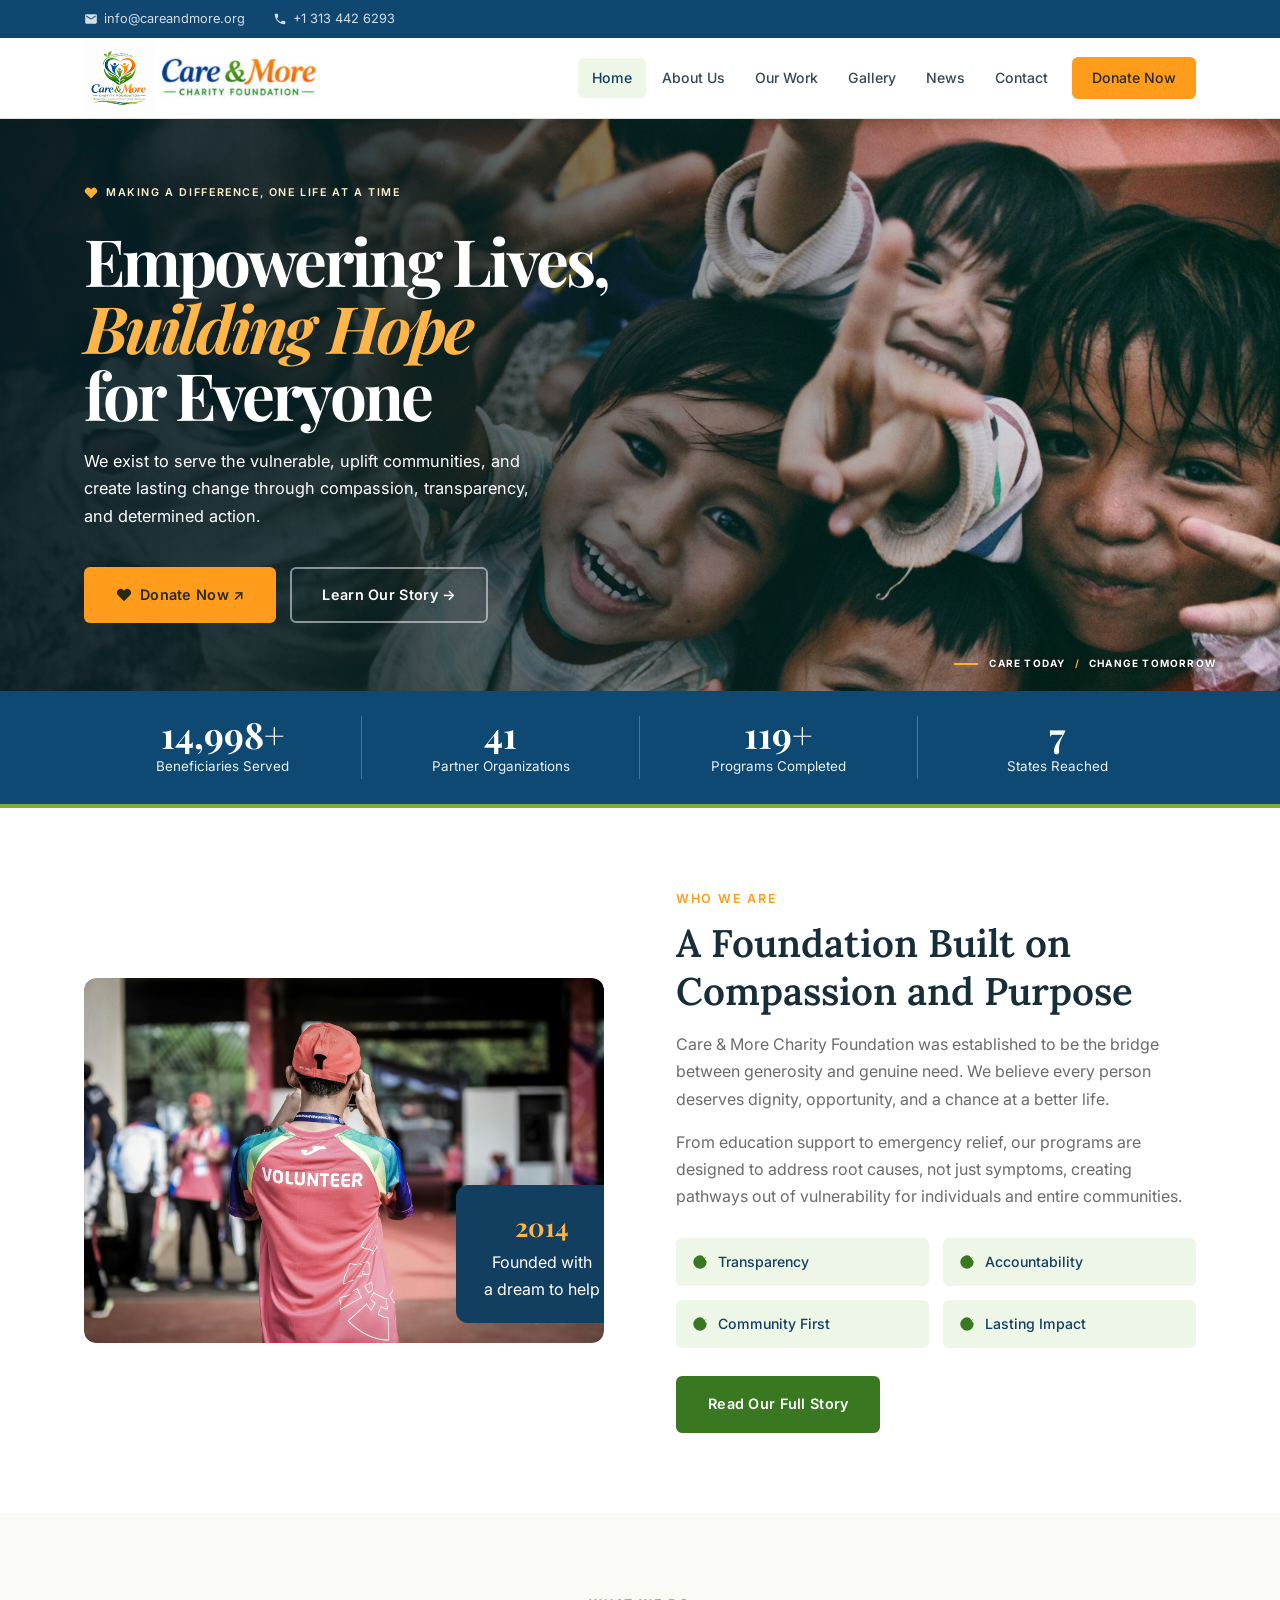
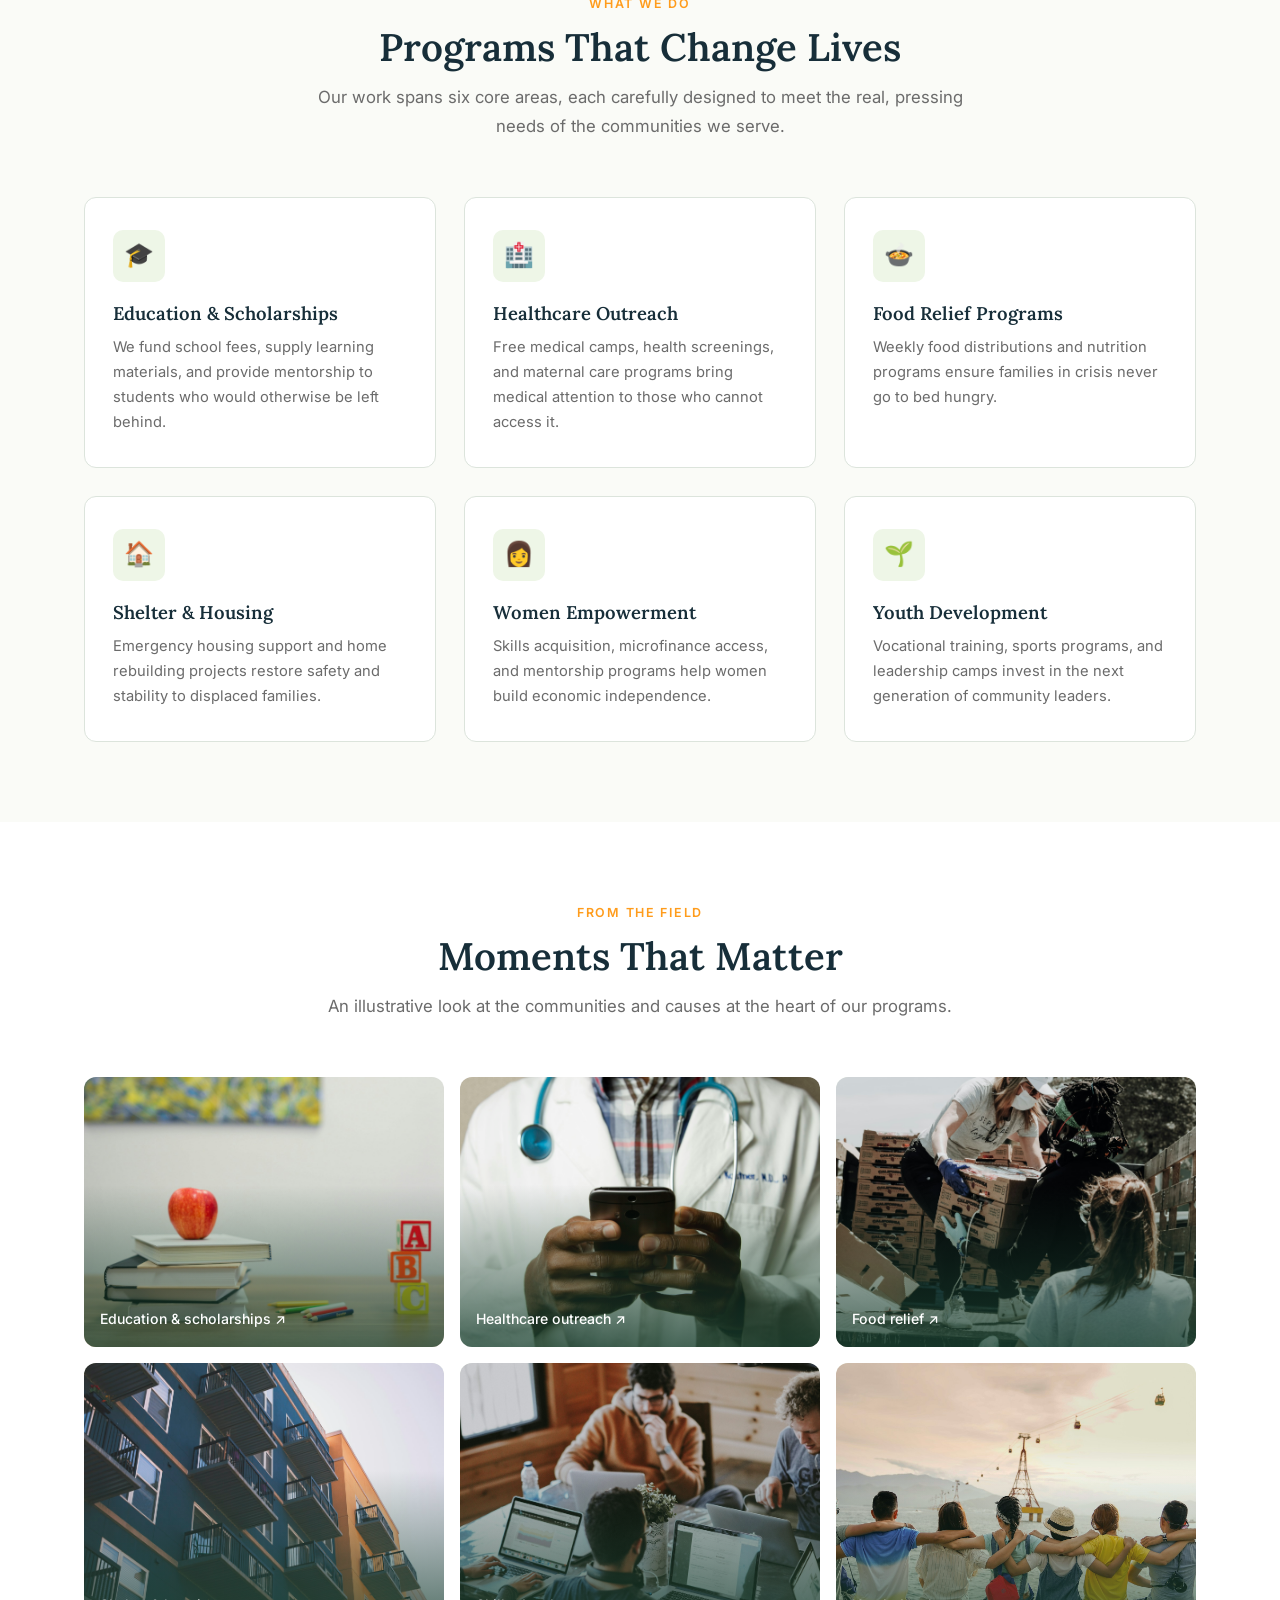
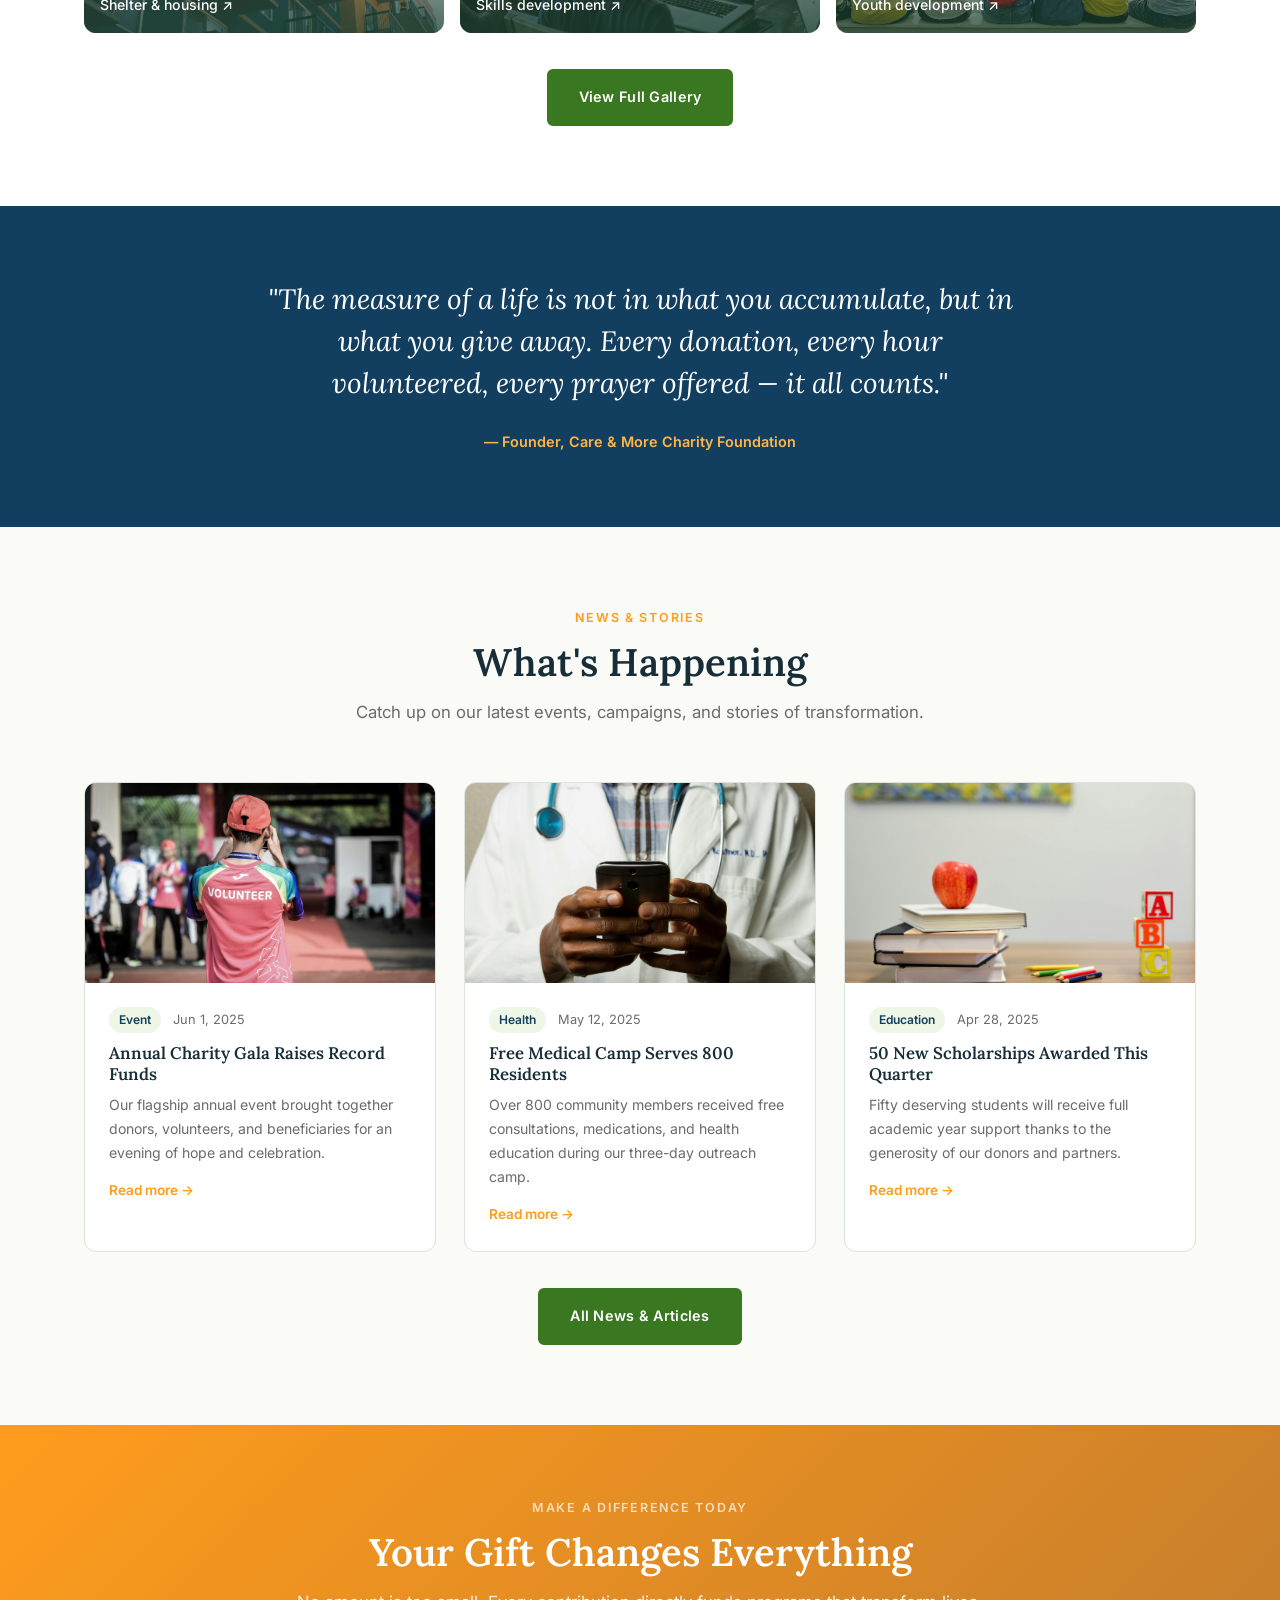
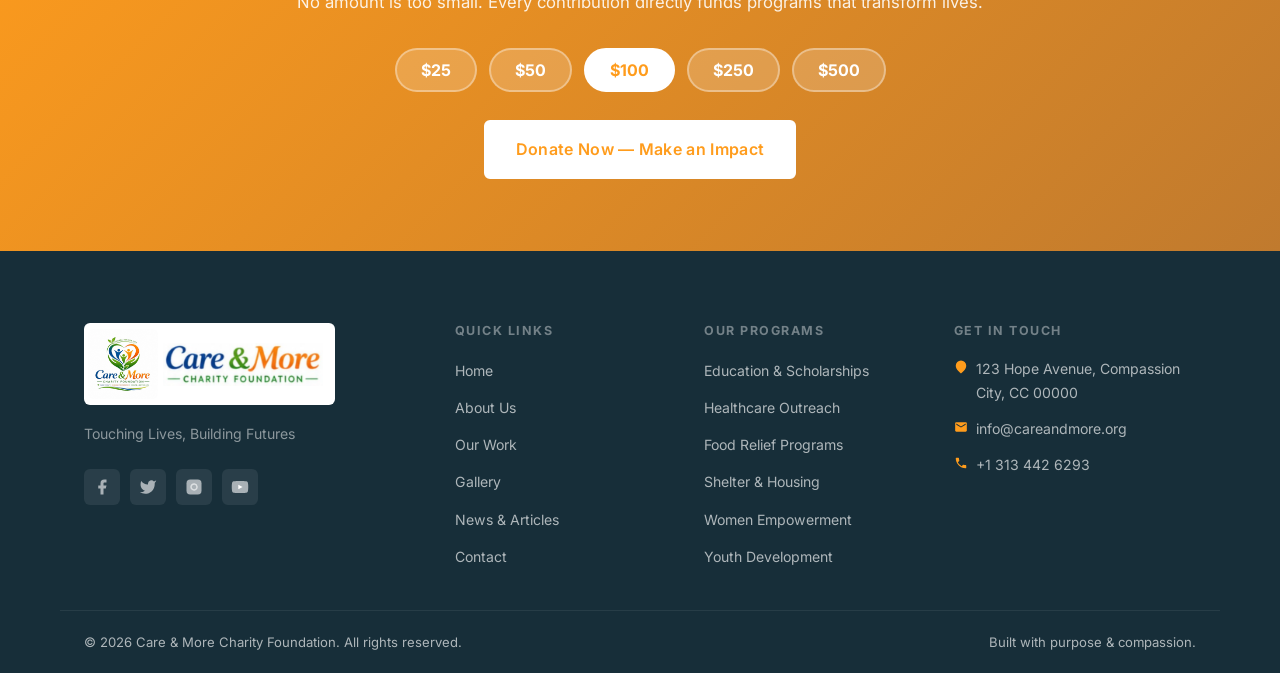
==== commit e9c775f5: "Add files via upload" ====
--- a/index.html
+++ b/index.html
@@ -21,8 +21,7 @@
 <!-- Main nav -->
 <header class="site-header">
 <div class="header-inner">
-<a class="logo-link" href="index.html">
-<img alt="" class="site-logo-img" src="assets/images/emblem.png"/> <span class="wordmark">CARE<span>&amp;</span>MORE <small>CHARITY FOUNDATION</small></span></a>
+<a class="logo-link" href="index.html"><img class="foundation-logo" src="assets/images/logo.png" alt=""><img class="foundation-name" src="assets/images/foundation-name.png" alt="Care &amp; More Charity Foundation — home"></a>
 <button aria-label="Open menu" class="nav-toggle" onclick="document.body.classList.toggle('nav-open')">
 <span></span><span></span><span></span>
 </button>
@@ -39,8 +38,6 @@
 </header>
 <!-- HERO -->
 <section class="hero">
-
-
 <div class="hero-inner">
 <div class="hero-content">
 <span class="eyebrow">
@@ -58,9 +55,7 @@
                   ↗</a>
 <a class="btn btn-outline" href="about.html">Learn Our Story  →</a>
 </div>
-
-</div>
-
+</div>
 </div>
 <div class="hero-sign"><i></i> CARE TODAY <b>/</b> CHANGE TOMORROW</div></section>
 <!-- IMPACT STRIP -->
@@ -265,8 +260,7 @@
 <footer class="site-footer">
 <div class="footer-grid">
 <div class="footer-brand">
-<a class="logo-link footer-logo" href="index.html">
-<img alt="Care &amp; More Charity Foundation Logo" class="site-logo-img" src="assets/images/logo.png"/> </a>
+<a class="logo-link footer-logo" href="index.html"><img class="foundation-logo" src="assets/images/logo.png" alt=""><img class="foundation-name" src="assets/images/foundation-name.png" alt="Care &amp; More Charity Foundation — home"></a>
 <p>Touching Lives, Building Futures</p>
 <div class="social-links">
 <a aria-label="Facebook" class="social-btn" href="#">
--- a/assets/css/main.css
+++ b/assets/css/main.css
@@ -1022,3 +1022,5 @@
 :root{--green-deep:#123f60;--green-mid:#397721;--green-light:#78ae37;--green-pale:#eef6e7;--amber:#ff9c1c;--amber-light:#ffb548;--amber-pale:#fff4df;--ivory:#fafbf7;--ink:#172e39;--ink-mid:#354854;--rule:#dce4dc}
 .topbar{background:#104771}.header-inner{height:80px}.logo-link{gap:11px}.site-header .site-logo-img{height:54px}.wordmark{font-family:Georgia,serif;font-weight:bold;letter-spacing:-.055em;font-size:26px;line-height:1.04;color:#0a4a79}.wordmark span{color:#4e8d26}.wordmark small{display:block;font:700 9px/1.5 Inter,Arial,sans-serif;letter-spacing:1.9px;color:#42772a}.main-nav .nav-donate,.btn-primary{background:var(--amber)!important;color:#272912!important;border-color:transparent}.btn-primary:hover,.main-nav .nav-donate:hover{background:#ffb647!important}.hero{min-height:540px;background:linear-gradient(90deg,rgba(4,27,35,.92) 0%,rgba(5,29,33,.81) 28%,rgba(7,26,30,.37) 57%,rgba(3,18,21,.02) 90%),url(../images/community.jpg) center 39%/cover}.hero::before{display:none}.hero-inner{width:100%;display:block;padding:62px 24px 68px}.hero-content{max-width:620px}.hero-content h1{font-size:clamp(3rem,5.1vw,5.25rem);line-height:1.03;letter-spacing:-.045em}.hero-content h1 em{font-style:italic}.hero-content .eyebrow{background:transparent;border:0;padding:0;font-size:.67rem;letter-spacing:.15em;color:#fff1cd}.hero-content .eyebrow svg{color:#ffae30}.hero-content p{color:#fff;font-size:1.02rem;max-width:465px}.hero-sign{position:absolute;bottom:22px;right:5%;color:#fff;font:700 10px/1.2 Inter,Arial,sans-serif;letter-spacing:.12em;text-shadow:0 1px 4px #111}.hero-sign i{display:inline-block;width:24px;height:2px;background:#ffae30;vertical-align:middle;margin-right:8px}.hero-sign b{margin:0 6px;color:#ffae30}.impact-strip{background:#0e4973;padding:25px 0;border-bottom:4px solid #81ac39}.impact-num{color:white;font-size:2.25rem}.impact-label{color:#e8f1f5}.story-image,.program-image{width:100%;height:365px;object-fit:cover;border-radius:var(--radius-lg)}.about-img-wrap{display:block}.gallery-item{border:0}.gallery-overlay{opacity:1}.gallery-grid[hidden]{display:none}.page-hero{background:linear-gradient(90deg,rgba(5,47,76,.95),rgba(7,40,49,.67)),var(--scene,url(../images/volunteers.jpg)) center 43%/cover}.page-services{--scene:url(../images/learning.jpg)}.page-gallery{--scene:url(../images/youth.jpg)}.page-donate{--scene:url(../images/food.jpg)}.page-news{--scene:url(../images/skills.jpg)}.news-card-img img{width:100%;height:100%;object-fit:cover}.footer-logo img{background:white;border-radius:6px}.topbar a:hover{text-decoration:underline}.nav-toggle{z-index:801}[hidden]{display:none!important}
 @media(min-width:769px) and (max-width:950px){.main-nav a{padding:7px;font-size:.8rem}.wordmark{font-size:21px}.header-inner{padding:0 15px}}@media(max-width:768px){.hero{background-position:58% center;min-height:490px}.hero-inner{padding:48px 22px 64px}.hero-content{max-width:440px}.hero-sign{font-size:8px}.header-inner{height:69px}.site-header .site-logo-img{height:44px}.wordmark{font-size:22px}.story-image,.program-image{height:260px}.impact-item{border-bottom:0;padding:8px}.impact-strip{padding:17px 0}.topbar-inner{flex-wrap:wrap}.about-grid{gap:26px}}
+/* Supplied artwork: full foundation seal and companion nameplate. */
+.logo-link:has(.foundation-logo){display:inline-flex;align-items:center;gap:5px;background:#fff;width:fit-content;max-width:100%;flex-shrink:0}.logo-link .foundation-logo{width:70px;height:70px;object-fit:contain}.logo-link .foundation-name{width:160px;height:auto}.footer-logo:has(.foundation-logo){padding:6px 12px 6px 4px;border-radius:6px}.footer-logo .foundation-name{background:white;border-radius:0}@media(max-width:960px){.logo-link .foundation-logo{width:56px;height:56px}.logo-link .foundation-name{width:132px}}@media(min-width:769px) and (max-width:850px){.main-nav a{padding-inline:5px}.main-nav a.nav-donate{padding-inline:10px;margin-left:2px}}
